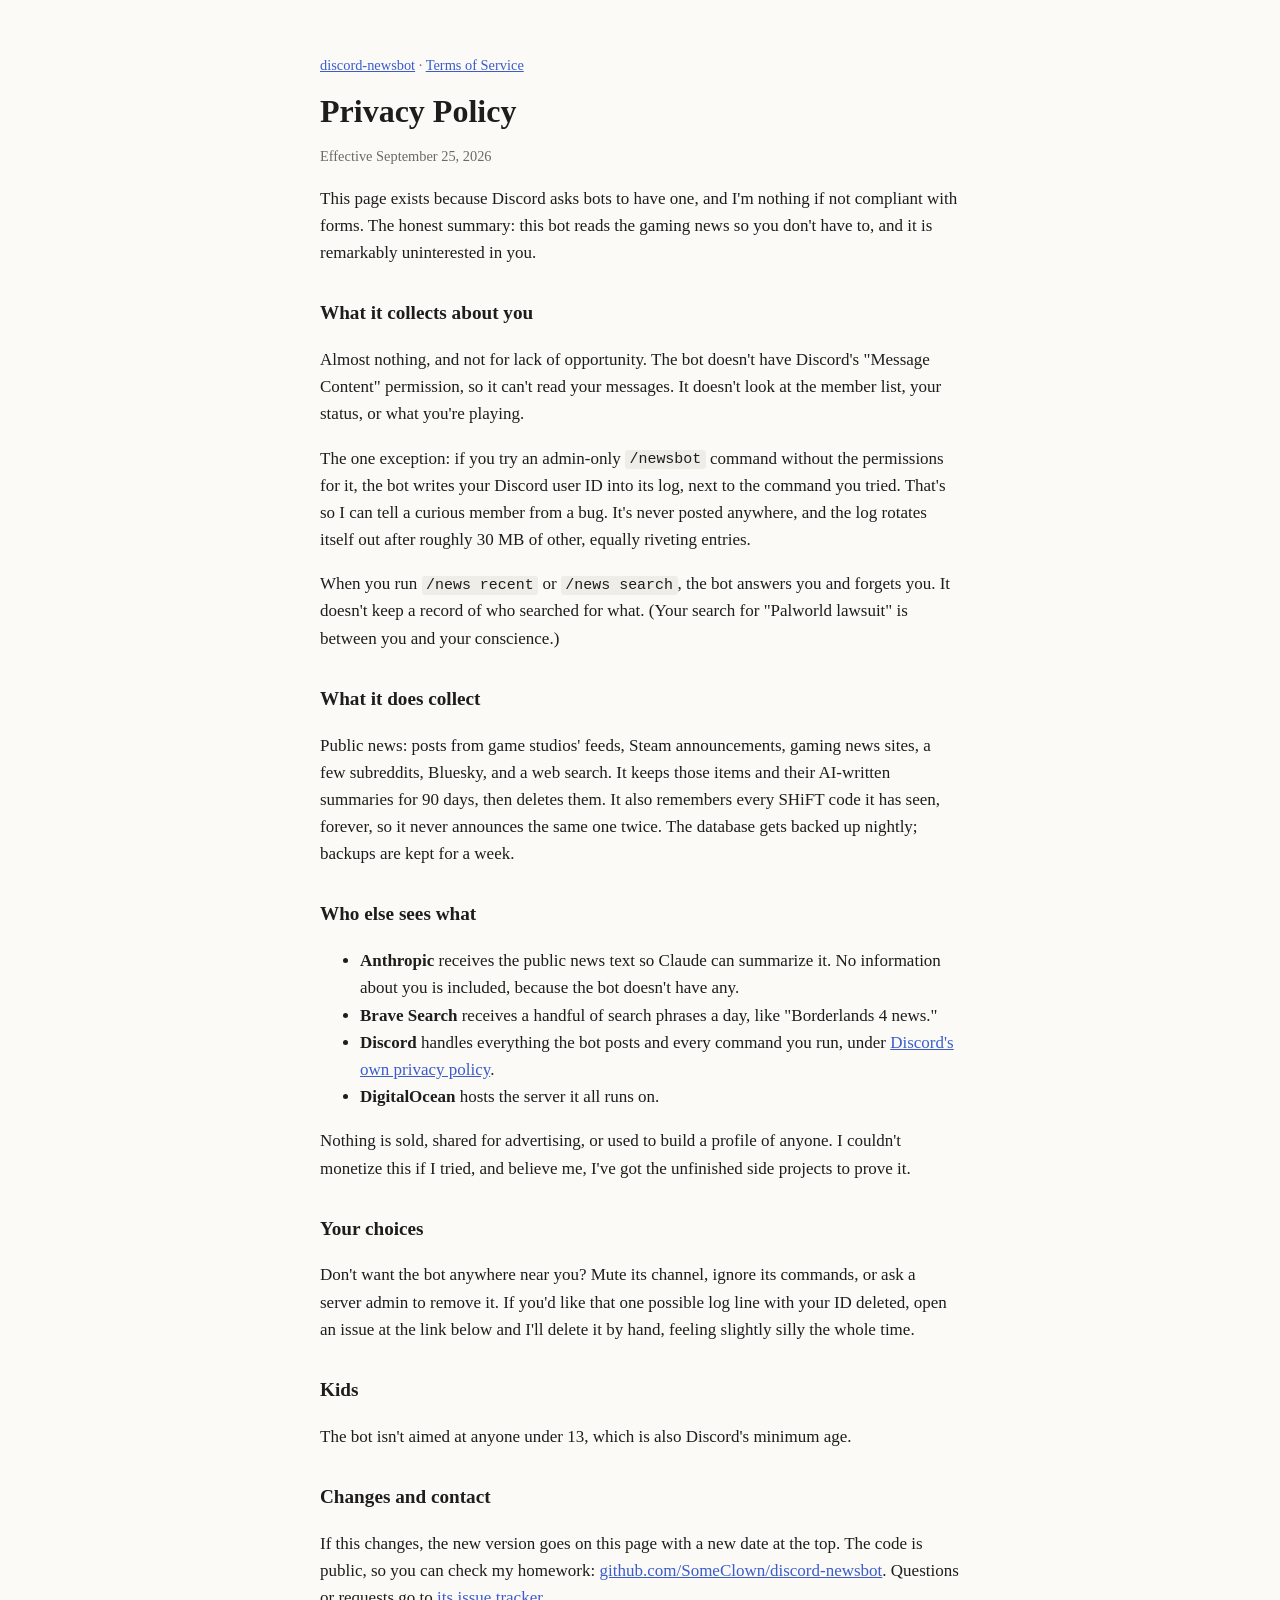
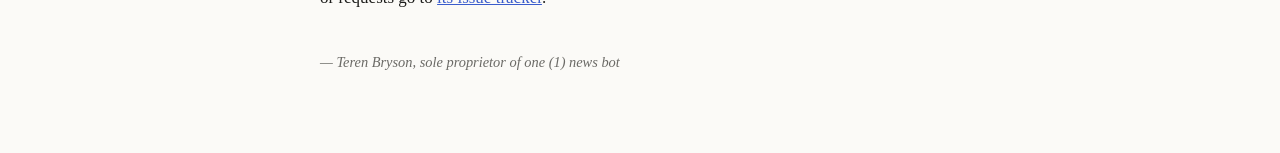
==== site/privacy.html @ 38f56aa7 "Add privacy policy and terms of service, published via GitHub Pages Co-Authored-By: Claude Opus 5.5 " ====
<!doctype html>
<html lang="en">
<head>
<meta charset="utf-8">
<meta name="viewport" content="width=device-width, initial-scale=1">
<title>Privacy Policy · discord-newsbot</title>
<link rel="stylesheet" href="style.css">
</head>
<body>
<main>
<p class="nav"><a href="index.html">discord-newsbot</a> · <a href="terms.html">Terms of Service</a></p>

<h1>Privacy Policy</h1>
<p class="meta">Effective September 25, 2026</p>

<p>This page exists because Discord asks bots to have one, and I'm nothing if not compliant with forms. The honest summary: this bot reads the gaming news so you don't have to, and it is remarkably uninterested in you.</p>

<h2>What it collects about you</h2>
<p>Almost nothing, and not for lack of opportunity. The bot doesn't have Discord's "Message Content" permission, so it can't read your messages. It doesn't look at the member list, your status, or what you're playing.</p>
<p>The one exception: if you try an admin-only <code>/newsbot</code> command without the permissions for it, the bot writes your Discord user ID into its log, next to the command you tried. That's so I can tell a curious member from a bug. It's never posted anywhere, and the log rotates itself out after roughly 30 MB of other, equally riveting entries.</p>
<p>When you run <code>/news recent</code> or <code>/news search</code>, the bot answers you and forgets you. It doesn't keep a record of who searched for what. (Your search for "Palworld lawsuit" is between you and your conscience.)</p>

<h2>What it does collect</h2>
<p>Public news: posts from game studios' feeds, Steam announcements, gaming news sites, a few subreddits, Bluesky, and a web search. It keeps those items and their AI-written summaries for 90 days, then deletes them. It also remembers every SHiFT code it has seen, forever, so it never announces the same one twice. The database gets backed up nightly; backups are kept for a week.</p>

<h2>Who else sees what</h2>
<ul>
<li><strong>Anthropic</strong> receives the public news text so Claude can summarize it. No information about you is included, because the bot doesn't have any.</li>
<li><strong>Brave Search</strong> receives a handful of search phrases a day, like "Borderlands 4 news."</li>
<li><strong>Discord</strong> handles everything the bot posts and every command you run, under <a href="https://discord.com/privacy">Discord's own privacy policy</a>.</li>
<li><strong>DigitalOcean</strong> hosts the server it all runs on.</li>
</ul>
<p>Nothing is sold, shared for advertising, or used to build a profile of anyone. I couldn't monetize this if I tried, and believe me, I've got the unfinished side projects to prove it.</p>

<h2>Your choices</h2>
<p>Don't want the bot anywhere near you? Mute its channel, ignore its commands, or ask a server admin to remove it. If you'd like that one possible log line with your ID deleted, open an issue at the link below and I'll delete it by hand, feeling slightly silly the whole time.</p>

<h2>Kids</h2>
<p>The bot isn't aimed at anyone under 13, which is also Discord's minimum age.</p>

<h2>Changes and contact</h2>
<p>If this changes, the new version goes on this page with a new date at the top. The code is public, so you can check my homework: <a href="https://github.com/SomeClown/discord-newsbot">github.com/SomeClown/discord-newsbot</a>. Questions or requests go to <a href="https://github.com/SomeClown/discord-newsbot/issues">its issue tracker</a>.</p>

<p class="sig">— Teren Bryson, sole proprietor of one (1) news bot</p>
</main>
</body>
</html>
---- site/style.css ----
:root {
  --bg: #fbfaf7;
  --fg: #1d1d1b;
  --muted: #6b6a66;
  --link: #3a5ccc;
  --code-bg: #efede8;
}

@media (prefers-color-scheme: dark) {
  :root {
    --bg: #17171a;
    --fg: #e8e6e1;
    --muted: #9a988f;
    --link: #8aa4ff;
    --code-bg: #26262b;
  }
}

html { background: var(--bg); color: var(--fg); }

body {
  margin: 0;
  font: 17px/1.6 ui-serif, Georgia, "Times New Roman", serif;
}

main {
  max-width: 40rem;
  margin: 0 auto;
  padding: 2.5rem 1rem 4rem;
}

h1 { font-size: 2rem; line-height: 1.2; margin: 0.5rem 0 0.25rem; }
h2 { font-size: 1.2rem; margin: 2rem 0 0.5rem; }

a { color: var(--link); }

code {
  font: 0.88em ui-monospace, SFMono-Regular, Menlo, monospace;
  background: var(--code-bg);
  padding: 0.1em 0.3em;
  border-radius: 3px;
}

.nav, .meta, .sig { color: var(--muted); font-size: 0.9rem; }
.sig { margin-top: 2.5rem; font-style: italic; }
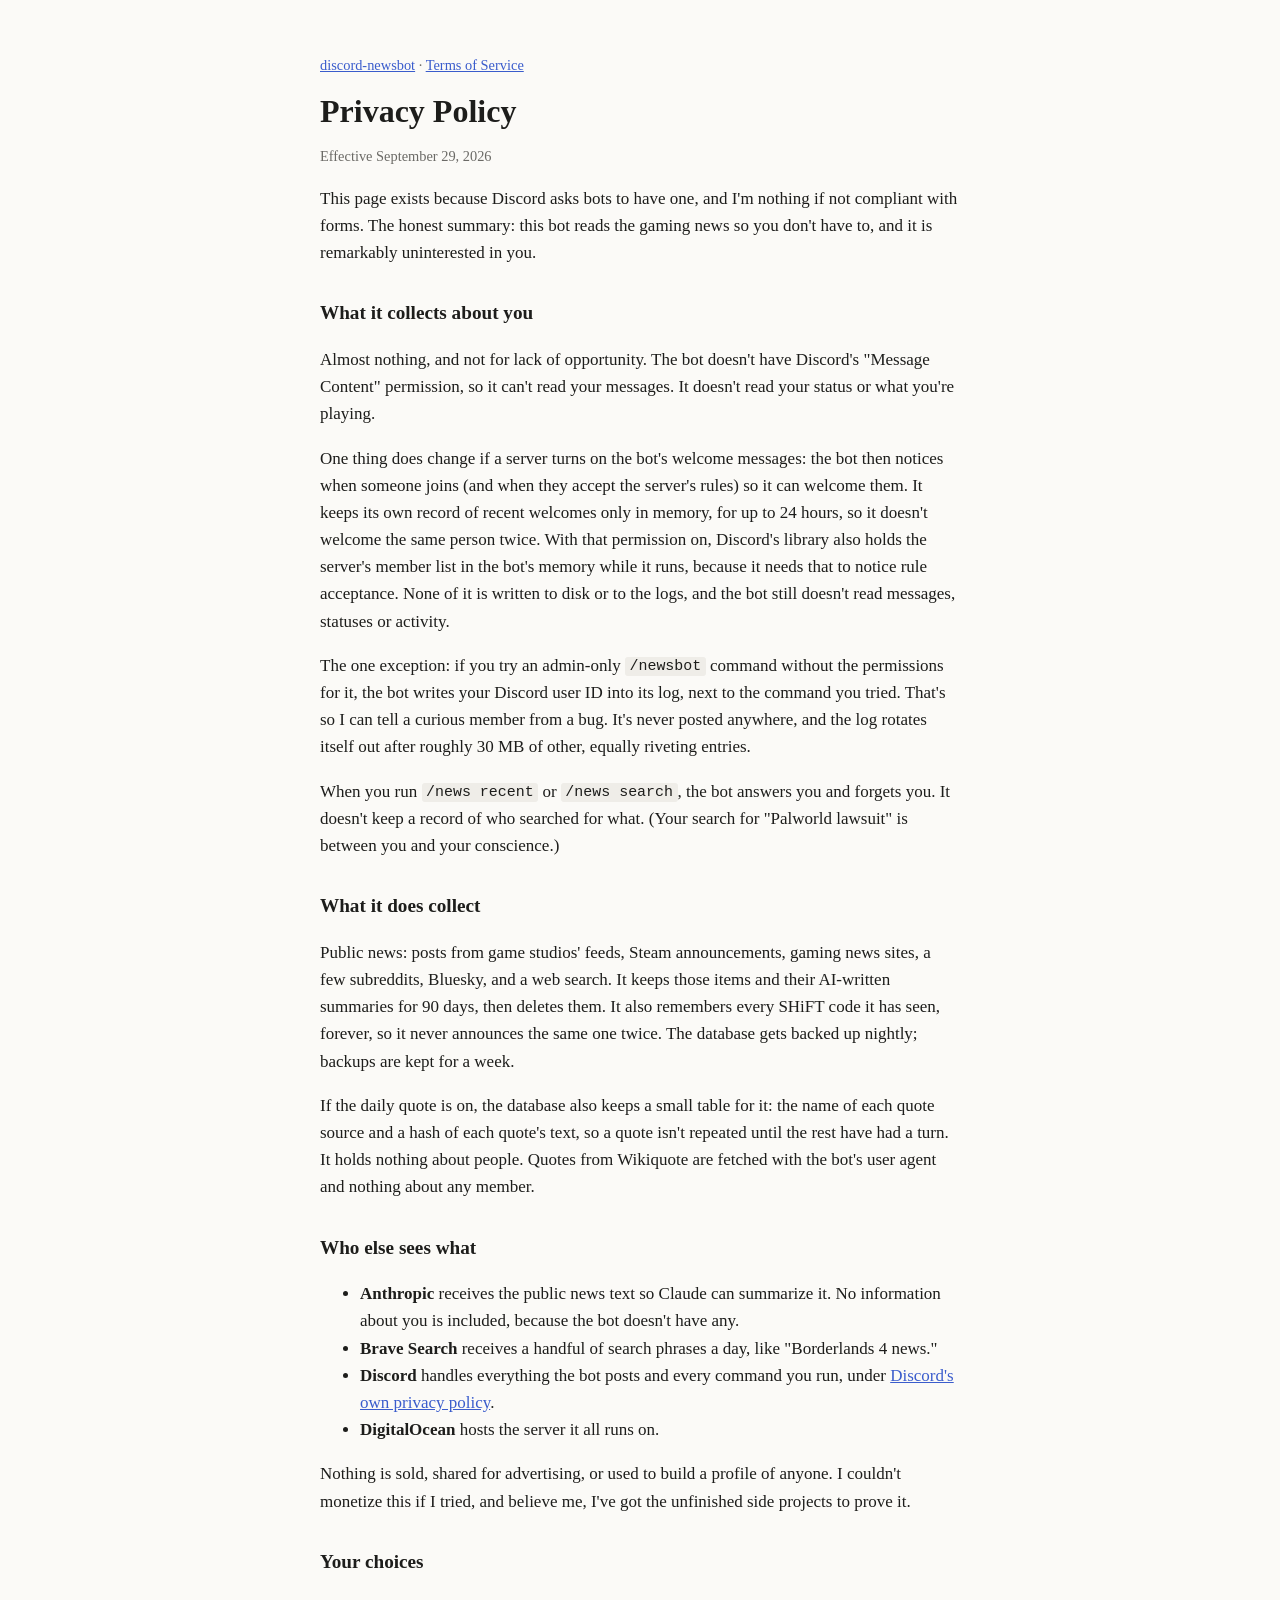
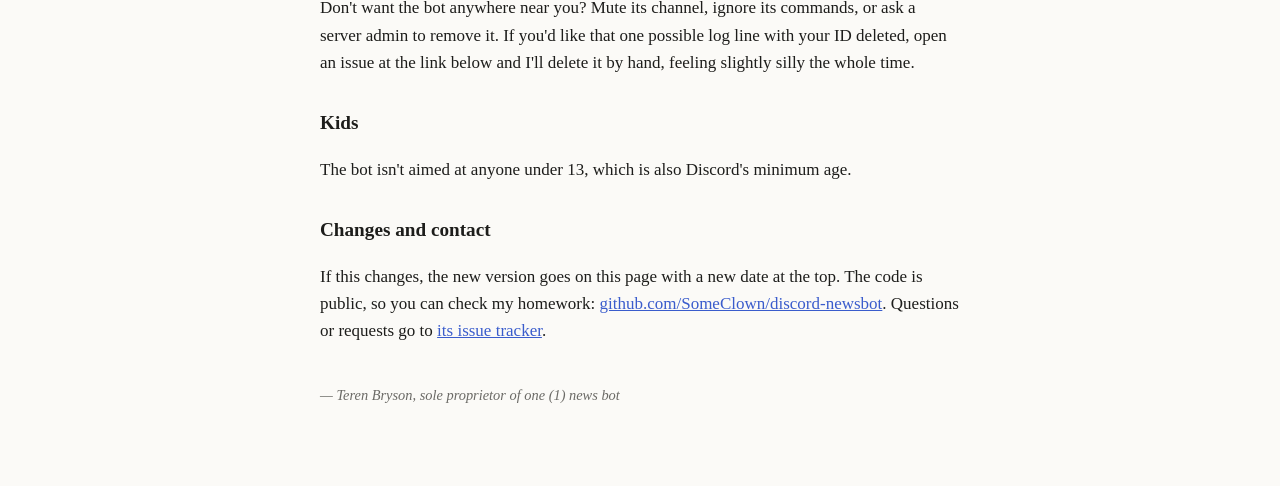
==== commit 9e4375ca: "Docs for the lounge (v2.2.0): config examples, self-host and deploy runbooks, README, design as-buil" ====
--- a/site/privacy.html
+++ b/site/privacy.html
@@ -11,17 +11,19 @@
 <p class="nav"><a href="index.html">discord-newsbot</a> · <a href="terms.html">Terms of Service</a></p>
 
 <h1>Privacy Policy</h1>
-<p class="meta">Effective September 25, 2026</p>
+<p class="meta">Effective September 29, 2026</p>
 
 <p>This page exists because Discord asks bots to have one, and I'm nothing if not compliant with forms. The honest summary: this bot reads the gaming news so you don't have to, and it is remarkably uninterested in you.</p>
 
 <h2>What it collects about you</h2>
-<p>Almost nothing, and not for lack of opportunity. The bot doesn't have Discord's "Message Content" permission, so it can't read your messages. It doesn't look at the member list, your status, or what you're playing.</p>
+<p>Almost nothing, and not for lack of opportunity. The bot doesn't have Discord's "Message Content" permission, so it can't read your messages. It doesn't read your status or what you're playing.</p>
+<p>One thing does change if a server turns on the bot's welcome messages: the bot then notices when someone joins (and when they accept the server's rules) so it can welcome them. It keeps its own record of recent welcomes only in memory, for up to 24 hours, so it doesn't welcome the same person twice. With that permission on, Discord's library also holds the server's member list in the bot's memory while it runs, because it needs that to notice rule acceptance. None of it is written to disk or to the logs, and the bot still doesn't read messages, statuses or activity.</p>
 <p>The one exception: if you try an admin-only <code>/newsbot</code> command without the permissions for it, the bot writes your Discord user ID into its log, next to the command you tried. That's so I can tell a curious member from a bug. It's never posted anywhere, and the log rotates itself out after roughly 30 MB of other, equally riveting entries.</p>
 <p>When you run <code>/news recent</code> or <code>/news search</code>, the bot answers you and forgets you. It doesn't keep a record of who searched for what. (Your search for "Palworld lawsuit" is between you and your conscience.)</p>
 
 <h2>What it does collect</h2>
 <p>Public news: posts from game studios' feeds, Steam announcements, gaming news sites, a few subreddits, Bluesky, and a web search. It keeps those items and their AI-written summaries for 90 days, then deletes them. It also remembers every SHiFT code it has seen, forever, so it never announces the same one twice. The database gets backed up nightly; backups are kept for a week.</p>
+<p>If the daily quote is on, the database also keeps a small table for it: the name of each quote source and a hash of each quote's text, so a quote isn't repeated until the rest have had a turn. It holds nothing about people. Quotes from Wikiquote are fetched with the bot's user agent and nothing about any member.</p>
 
 <h2>Who else sees what</h2>
 <ul>
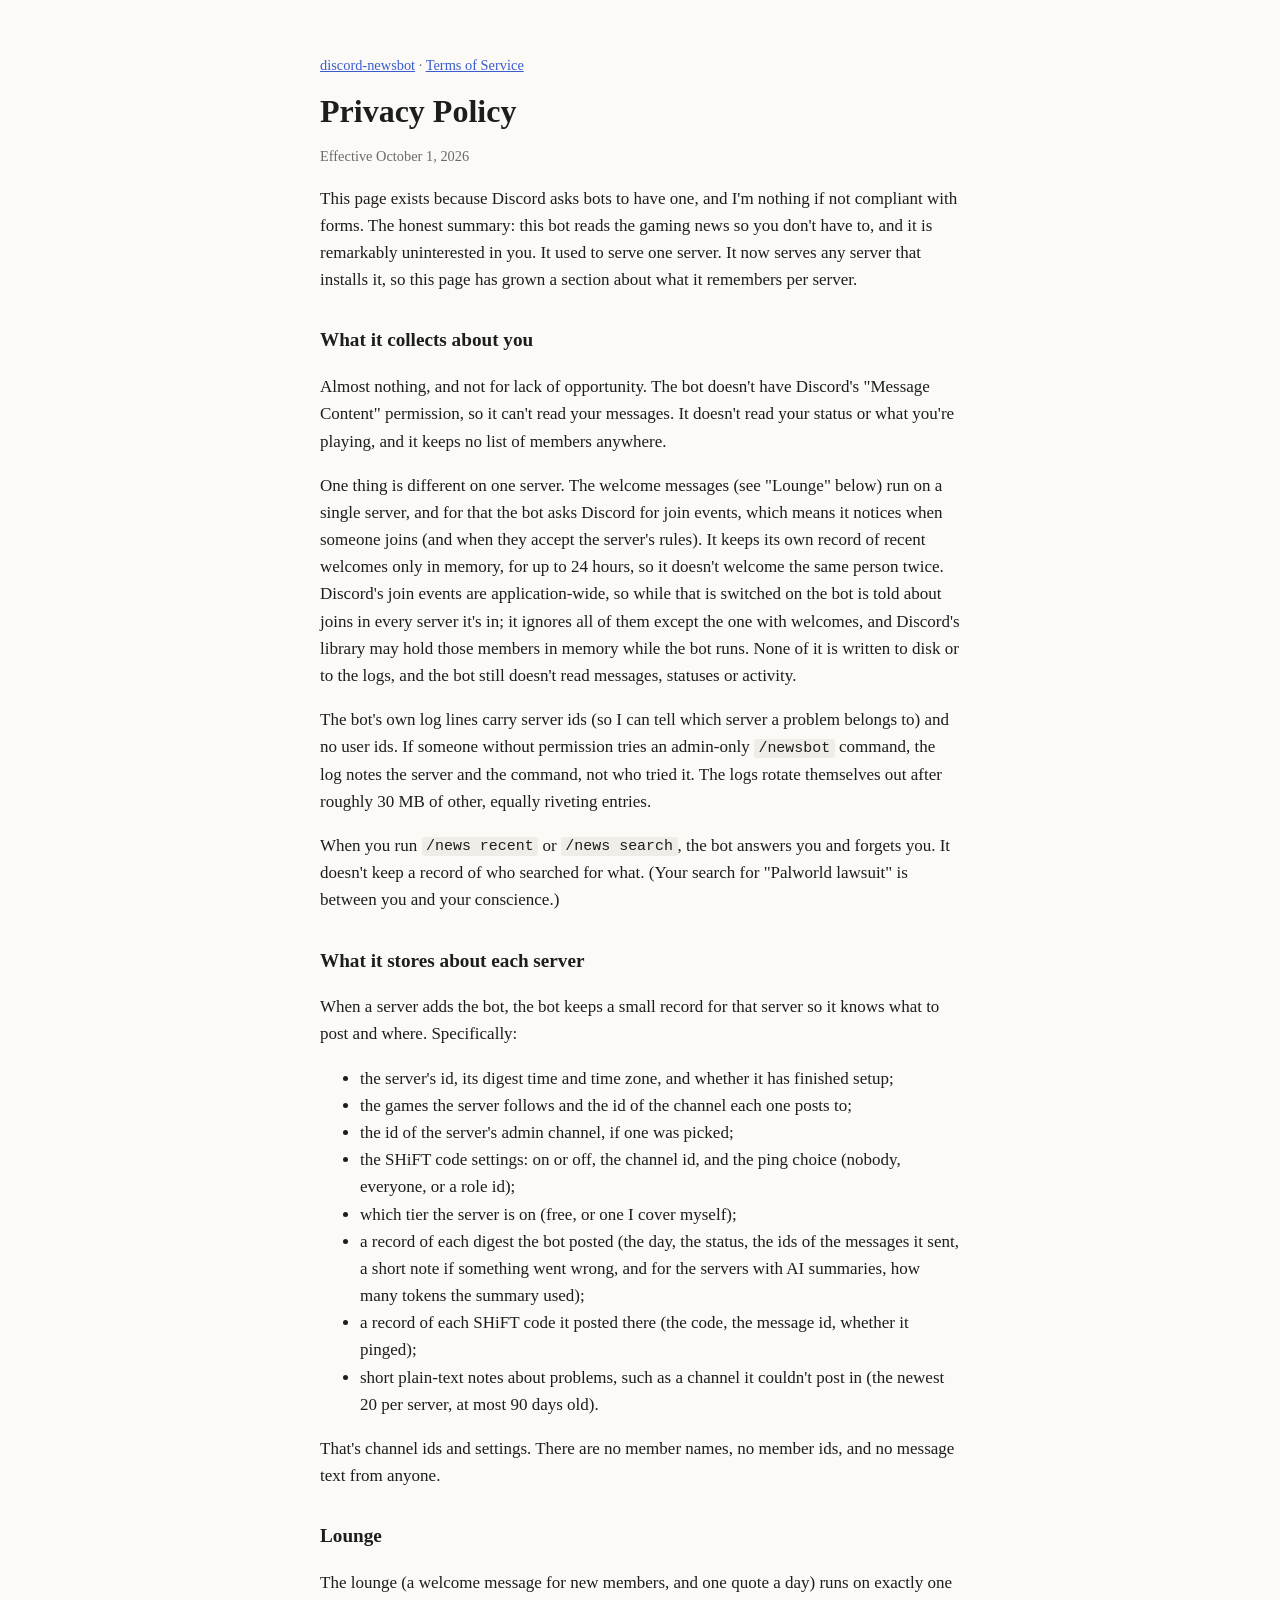
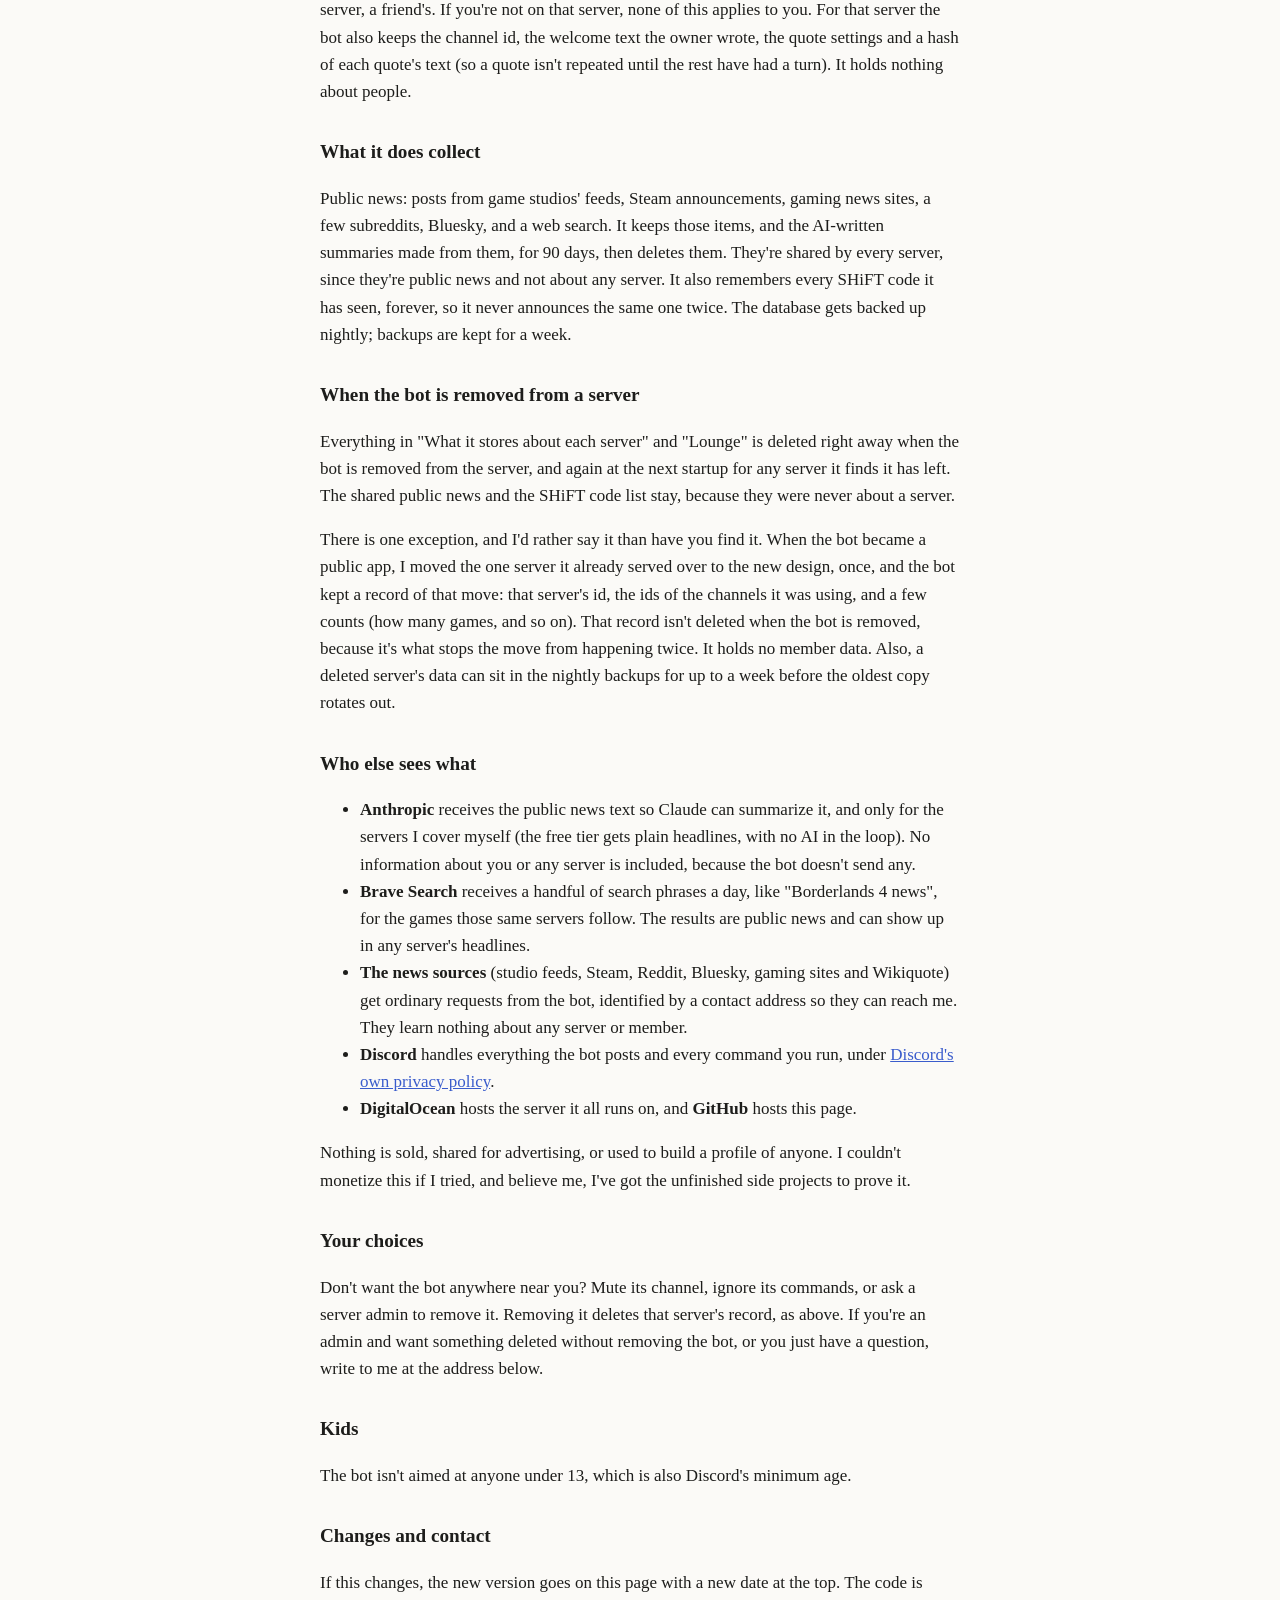
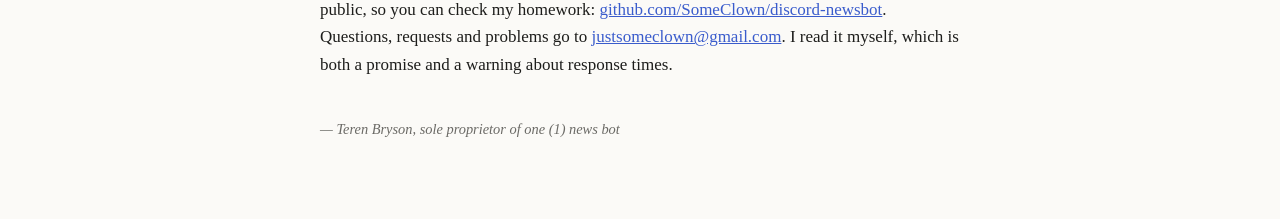
==== commit c2610c7a: "Site: privacy and terms for the public app (per-server records, deletion on removal, support contact" ====
--- a/site/privacy.html
+++ b/site/privacy.html
@@ -11,37 +11,58 @@
 <p class="nav"><a href="index.html">discord-newsbot</a> · <a href="terms.html">Terms of Service</a></p>
 
 <h1>Privacy Policy</h1>
-<p class="meta">Effective September 29, 2026</p>
+<p class="meta">Effective October 1, 2026</p>
 
-<p>This page exists because Discord asks bots to have one, and I'm nothing if not compliant with forms. The honest summary: this bot reads the gaming news so you don't have to, and it is remarkably uninterested in you.</p>
+<p>This page exists because Discord asks bots to have one, and I'm nothing if not compliant with forms. The honest summary: this bot reads the gaming news so you don't have to, and it is remarkably uninterested in you. It used to serve one server. It now serves any server that installs it, so this page has grown a section about what it remembers per server.</p>
 
 <h2>What it collects about you</h2>
-<p>Almost nothing, and not for lack of opportunity. The bot doesn't have Discord's "Message Content" permission, so it can't read your messages. It doesn't read your status or what you're playing.</p>
-<p>One thing does change if a server turns on the bot's welcome messages: the bot then notices when someone joins (and when they accept the server's rules) so it can welcome them. It keeps its own record of recent welcomes only in memory, for up to 24 hours, so it doesn't welcome the same person twice. With that permission on, Discord's library also holds the server's member list in the bot's memory while it runs, because it needs that to notice rule acceptance. None of it is written to disk or to the logs, and the bot still doesn't read messages, statuses or activity.</p>
-<p>The one exception: if you try an admin-only <code>/newsbot</code> command without the permissions for it, the bot writes your Discord user ID into its log, next to the command you tried. That's so I can tell a curious member from a bug. It's never posted anywhere, and the log rotates itself out after roughly 30 MB of other, equally riveting entries.</p>
+<p>Almost nothing, and not for lack of opportunity. The bot doesn't have Discord's "Message Content" permission, so it can't read your messages. It doesn't read your status or what you're playing, and it keeps no list of members anywhere.</p>
+<p>One thing is different on one server. The welcome messages (see "Lounge" below) run on a single server, and for that the bot asks Discord for join events, which means it notices when someone joins (and when they accept the server's rules). It keeps its own record of recent welcomes only in memory, for up to 24 hours, so it doesn't welcome the same person twice. Discord's join events are application-wide, so while that is switched on the bot is told about joins in every server it's in; it ignores all of them except the one with welcomes, and Discord's library may hold those members in memory while the bot runs. None of it is written to disk or to the logs, and the bot still doesn't read messages, statuses or activity.</p>
+<p>The bot's own log lines carry server ids (so I can tell which server a problem belongs to) and no user ids. If someone without permission tries an admin-only <code>/newsbot</code> command, the log notes the server and the command, not who tried it. The logs rotate themselves out after roughly 30 MB of other, equally riveting entries.</p>
 <p>When you run <code>/news recent</code> or <code>/news search</code>, the bot answers you and forgets you. It doesn't keep a record of who searched for what. (Your search for "Palworld lawsuit" is between you and your conscience.)</p>
 
+<h2>What it stores about each server</h2>
+<p>When a server adds the bot, the bot keeps a small record for that server so it knows what to post and where. Specifically:</p>
+<ul>
+<li>the server's id, its digest time and time zone, and whether it has finished setup;</li>
+<li>the games the server follows and the id of the channel each one posts to;</li>
+<li>the id of the server's admin channel, if one was picked;</li>
+<li>the SHiFT code settings: on or off, the channel id, and the ping choice (nobody, everyone, or a role id);</li>
+<li>which tier the server is on (free, or one I cover myself);</li>
+<li>a record of each digest the bot posted (the day, the status, the ids of the messages it sent, a short note if something went wrong, and for the servers with AI summaries, how many tokens the summary used);</li>
+<li>a record of each SHiFT code it posted there (the code, the message id, whether it pinged);</li>
+<li>short plain-text notes about problems, such as a channel it couldn't post in (the newest 20 per server, at most 90 days old).</li>
+</ul>
+<p>That's channel ids and settings. There are no member names, no member ids, and no message text from anyone.</p>
+
+<h2>Lounge</h2>
+<p>The lounge (a welcome message for new members, and one quote a day) runs on exactly one server, a friend's. If you're not on that server, none of this applies to you. For that server the bot also keeps the channel id, the welcome text the owner wrote, the quote settings and a hash of each quote's text (so a quote isn't repeated until the rest have had a turn). It holds nothing about people.</p>
+
 <h2>What it does collect</h2>
-<p>Public news: posts from game studios' feeds, Steam announcements, gaming news sites, a few subreddits, Bluesky, and a web search. It keeps those items and their AI-written summaries for 90 days, then deletes them. It also remembers every SHiFT code it has seen, forever, so it never announces the same one twice. The database gets backed up nightly; backups are kept for a week.</p>
-<p>If the daily quote is on, the database also keeps a small table for it: the name of each quote source and a hash of each quote's text, so a quote isn't repeated until the rest have had a turn. It holds nothing about people. Quotes from Wikiquote are fetched with the bot's user agent and nothing about any member.</p>
+<p>Public news: posts from game studios' feeds, Steam announcements, gaming news sites, a few subreddits, Bluesky, and a web search. It keeps those items, and the AI-written summaries made from them, for 90 days, then deletes them. They're shared by every server, since they're public news and not about any server. It also remembers every SHiFT code it has seen, forever, so it never announces the same one twice. The database gets backed up nightly; backups are kept for a week.</p>
+
+<h2>When the bot is removed from a server</h2>
+<p>Everything in "What it stores about each server" and "Lounge" is deleted right away when the bot is removed from the server, and again at the next startup for any server it finds it has left. The shared public news and the SHiFT code list stay, because they were never about a server.</p>
+<p>There is one exception, and I'd rather say it than have you find it. When the bot became a public app, I moved the one server it already served over to the new design, once, and the bot kept a record of that move: that server's id, the ids of the channels it was using, and a few counts (how many games, and so on). That record isn't deleted when the bot is removed, because it's what stops the move from happening twice. It holds no member data. Also, a deleted server's data can sit in the nightly backups for up to a week before the oldest copy rotates out.</p>
 
 <h2>Who else sees what</h2>
 <ul>
-<li><strong>Anthropic</strong> receives the public news text so Claude can summarize it. No information about you is included, because the bot doesn't have any.</li>
-<li><strong>Brave Search</strong> receives a handful of search phrases a day, like "Borderlands 4 news."</li>
+<li><strong>Anthropic</strong> receives the public news text so Claude can summarize it, and only for the servers I cover myself (the free tier gets plain headlines, with no AI in the loop). No information about you or any server is included, because the bot doesn't send any.</li>
+<li><strong>Brave Search</strong> receives a handful of search phrases a day, like "Borderlands 4 news", for the games those same servers follow. The results are public news and can show up in any server's headlines.</li>
+<li><strong>The news sources</strong> (studio feeds, Steam, Reddit, Bluesky, gaming sites and Wikiquote) get ordinary requests from the bot, identified by a contact address so they can reach me. They learn nothing about any server or member.</li>
 <li><strong>Discord</strong> handles everything the bot posts and every command you run, under <a href="https://discord.com/privacy">Discord's own privacy policy</a>.</li>
-<li><strong>DigitalOcean</strong> hosts the server it all runs on.</li>
+<li><strong>DigitalOcean</strong> hosts the server it all runs on, and <strong>GitHub</strong> hosts this page.</li>
 </ul>
 <p>Nothing is sold, shared for advertising, or used to build a profile of anyone. I couldn't monetize this if I tried, and believe me, I've got the unfinished side projects to prove it.</p>
 
 <h2>Your choices</h2>
-<p>Don't want the bot anywhere near you? Mute its channel, ignore its commands, or ask a server admin to remove it. If you'd like that one possible log line with your ID deleted, open an issue at the link below and I'll delete it by hand, feeling slightly silly the whole time.</p>
+<p>Don't want the bot anywhere near you? Mute its channel, ignore its commands, or ask a server admin to remove it. Removing it deletes that server's record, as above. If you're an admin and want something deleted without removing the bot, or you just have a question, write to me at the address below.</p>
 
 <h2>Kids</h2>
 <p>The bot isn't aimed at anyone under 13, which is also Discord's minimum age.</p>
 
 <h2>Changes and contact</h2>
-<p>If this changes, the new version goes on this page with a new date at the top. The code is public, so you can check my homework: <a href="https://github.com/SomeClown/discord-newsbot">github.com/SomeClown/discord-newsbot</a>. Questions or requests go to <a href="https://github.com/SomeClown/discord-newsbot/issues">its issue tracker</a>.</p>
+<p>If this changes, the new version goes on this page with a new date at the top. The code is public, so you can check my homework: <a href="https://github.com/SomeClown/discord-newsbot">github.com/SomeClown/discord-newsbot</a>. Questions, requests and problems go to <a href="mailto:justsomeclown@gmail.com">justsomeclown@gmail.com</a>. I read it myself, which is both a promise and a warning about response times.</p>
 
 <p class="sig">— Teren Bryson, sole proprietor of one (1) news bot</p>
 </main>
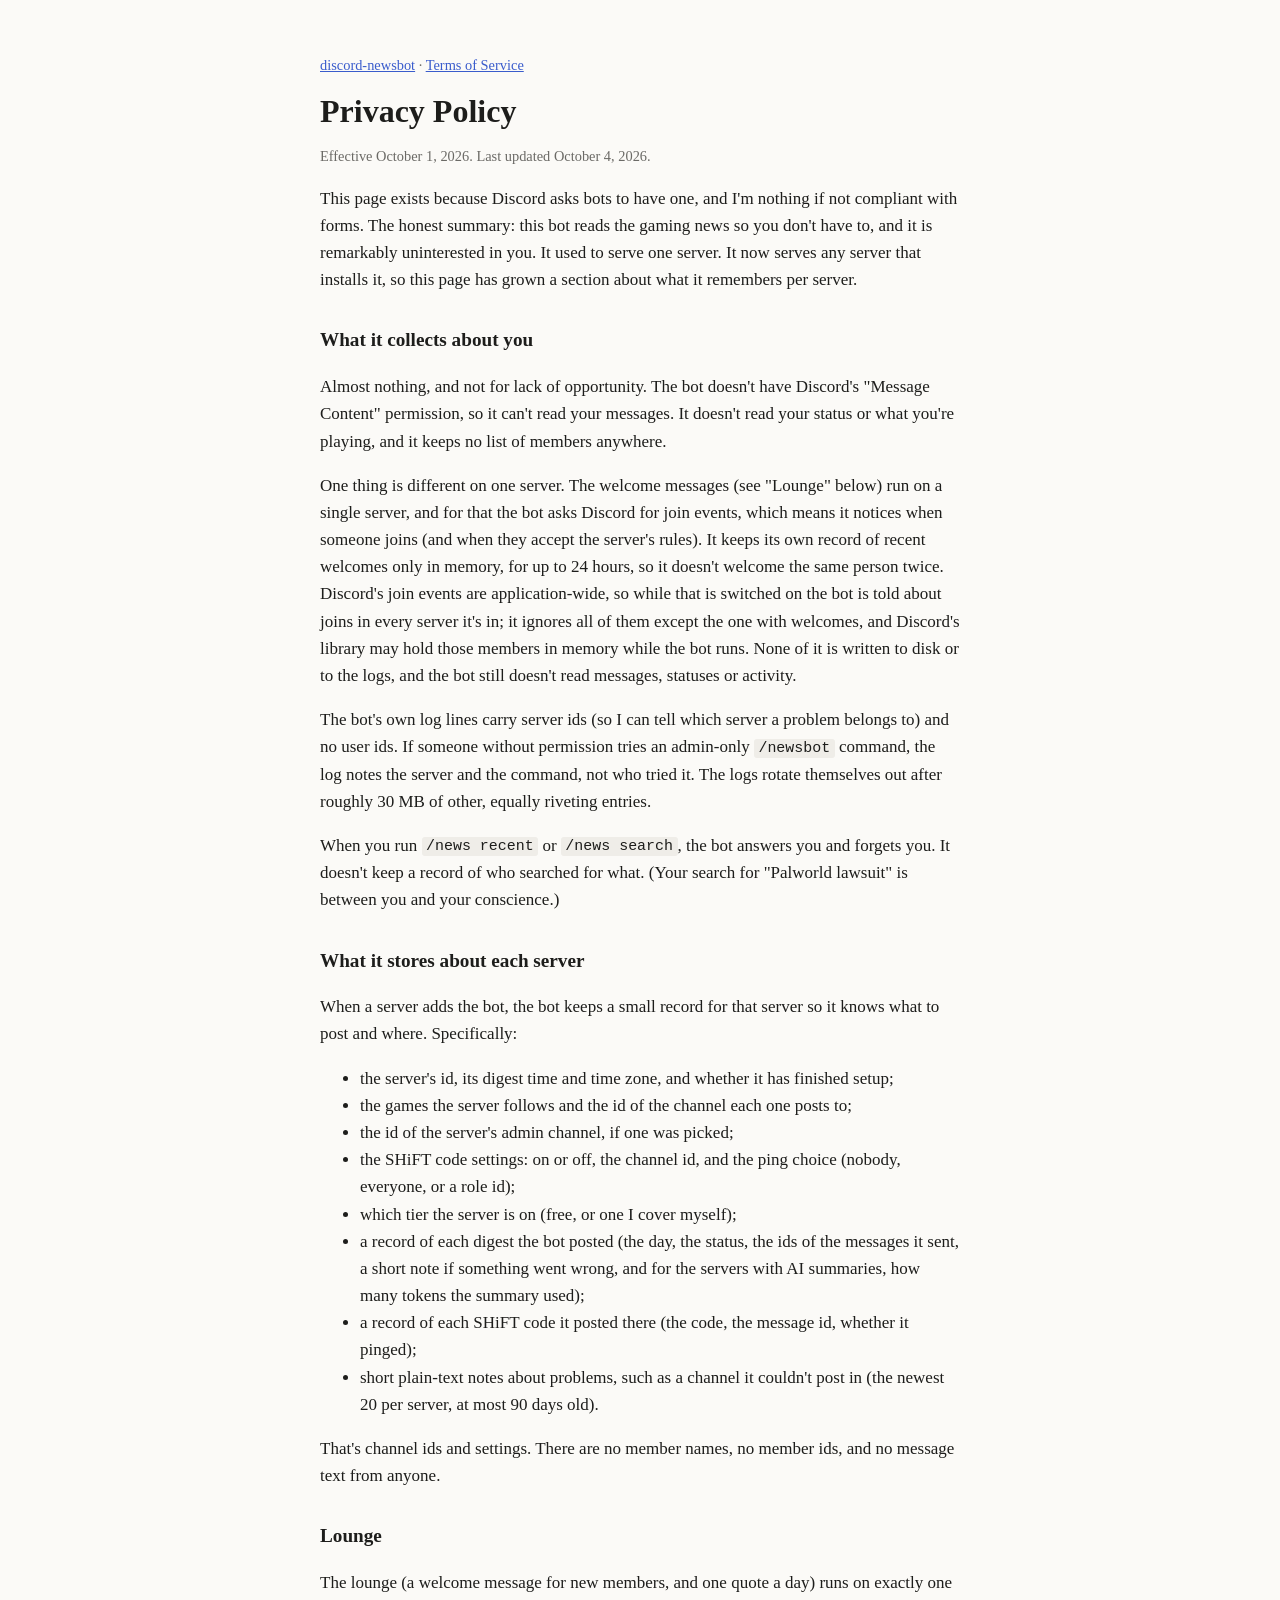
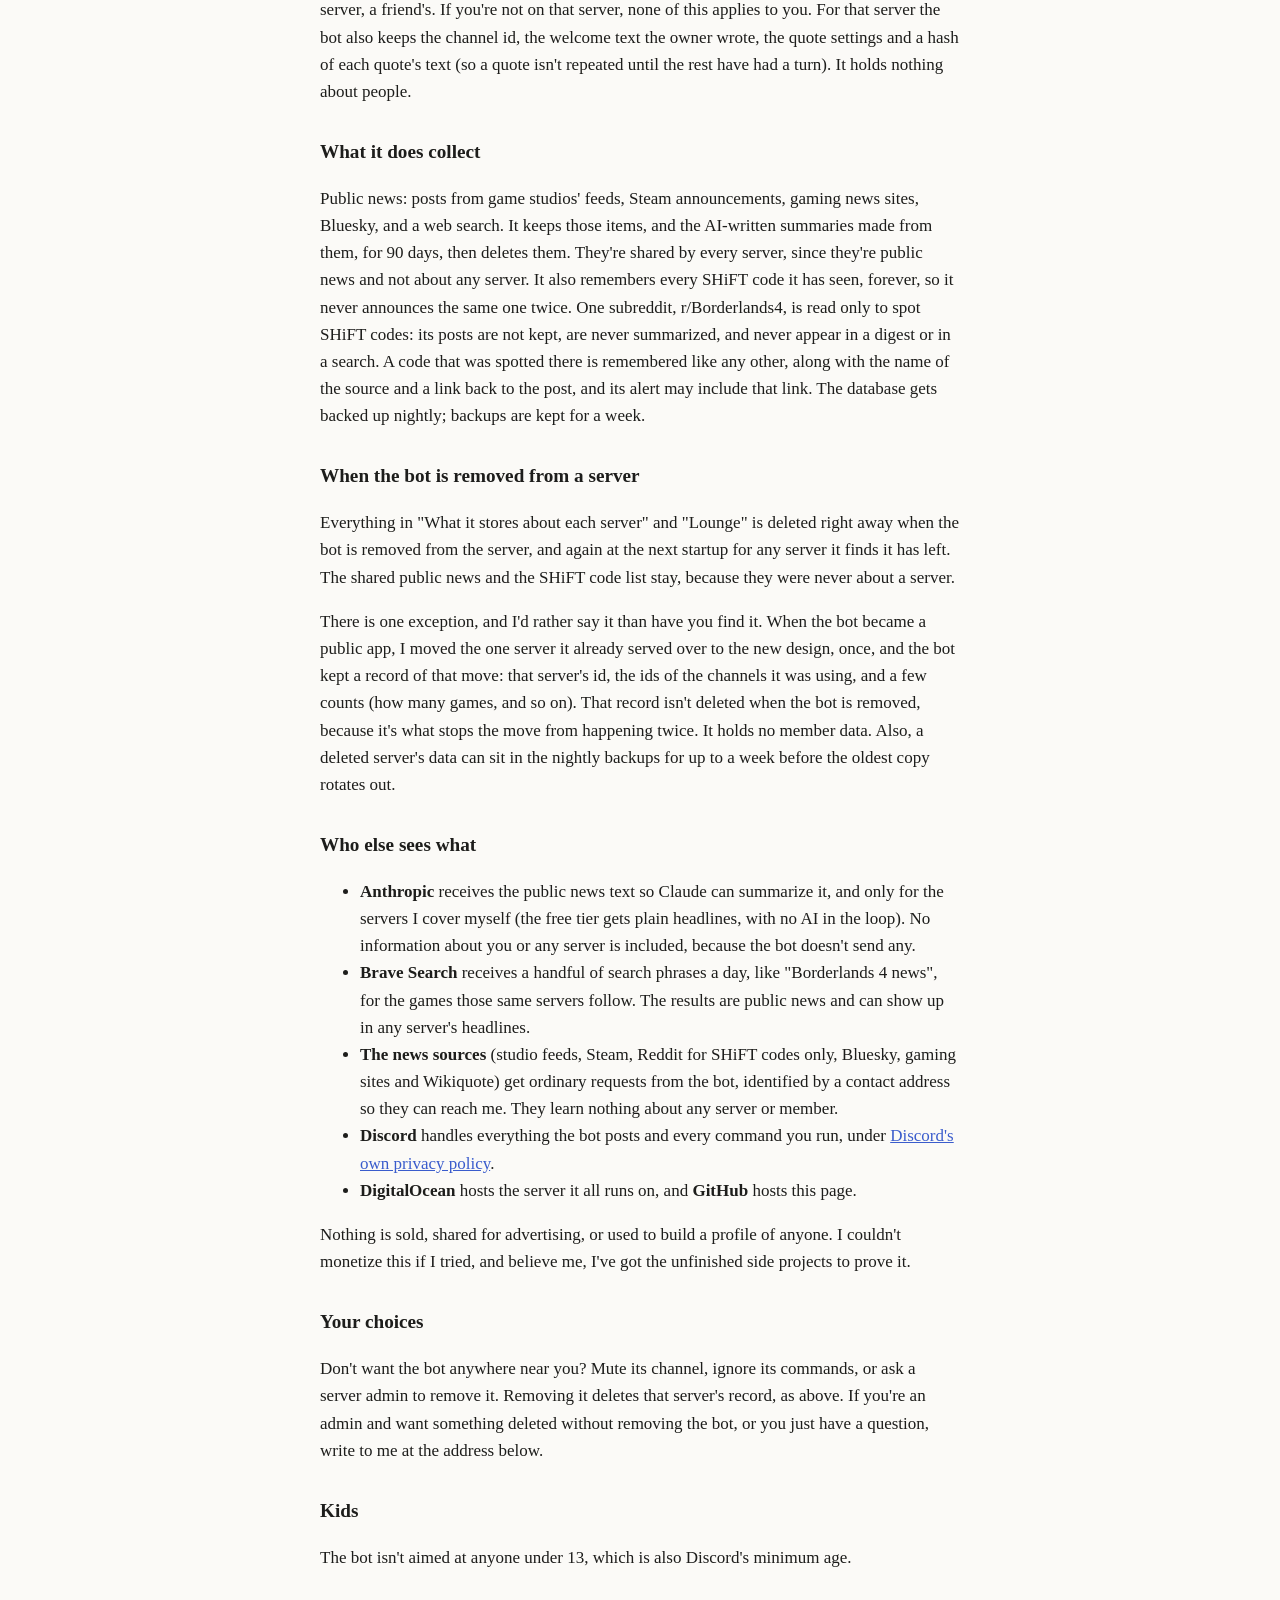
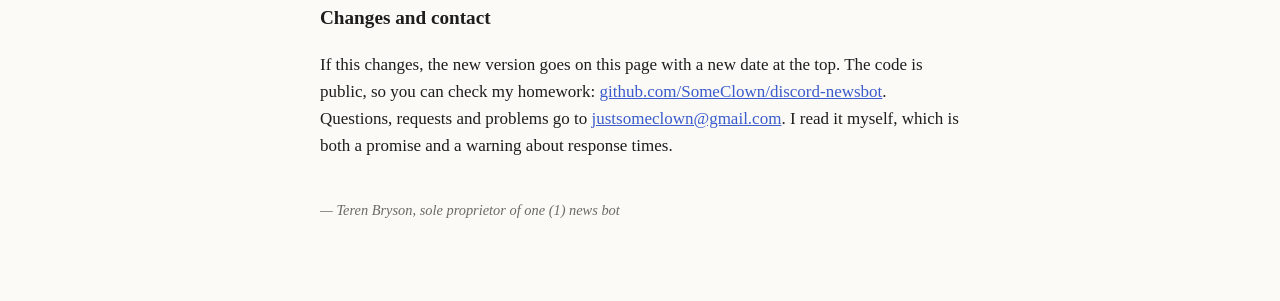
==== commit 19206c2d: "v3.0.3 docs, example config and version Example config keeps only r/Borderlands4 (codes_only: true)," ====
--- a/site/privacy.html
+++ b/site/privacy.html
@@ -11,7 +11,7 @@
 <p class="nav"><a href="index.html">discord-newsbot</a> · <a href="terms.html">Terms of Service</a></p>
 
 <h1>Privacy Policy</h1>
-<p class="meta">Effective October 1, 2026</p>
+<p class="meta">Effective October 1, 2026. Last updated October 4, 2026.</p>
 
 <p>This page exists because Discord asks bots to have one, and I'm nothing if not compliant with forms. The honest summary: this bot reads the gaming news so you don't have to, and it is remarkably uninterested in you. It used to serve one server. It now serves any server that installs it, so this page has grown a section about what it remembers per server.</p>
 
@@ -39,7 +39,7 @@
 <p>The lounge (a welcome message for new members, and one quote a day) runs on exactly one server, a friend's. If you're not on that server, none of this applies to you. For that server the bot also keeps the channel id, the welcome text the owner wrote, the quote settings and a hash of each quote's text (so a quote isn't repeated until the rest have had a turn). It holds nothing about people.</p>
 
 <h2>What it does collect</h2>
-<p>Public news: posts from game studios' feeds, Steam announcements, gaming news sites, a few subreddits, Bluesky, and a web search. It keeps those items, and the AI-written summaries made from them, for 90 days, then deletes them. They're shared by every server, since they're public news and not about any server. It also remembers every SHiFT code it has seen, forever, so it never announces the same one twice. The database gets backed up nightly; backups are kept for a week.</p>
+<p>Public news: posts from game studios' feeds, Steam announcements, gaming news sites, Bluesky, and a web search. It keeps those items, and the AI-written summaries made from them, for 90 days, then deletes them. They're shared by every server, since they're public news and not about any server. It also remembers every SHiFT code it has seen, forever, so it never announces the same one twice. One subreddit, r/Borderlands4, is read only to spot SHiFT codes: its posts are not kept, are never summarized, and never appear in a digest or in a search. A code that was spotted there is remembered like any other, along with the name of the source and a link back to the post, and its alert may include that link. The database gets backed up nightly; backups are kept for a week.</p>
 
 <h2>When the bot is removed from a server</h2>
 <p>Everything in "What it stores about each server" and "Lounge" is deleted right away when the bot is removed from the server, and again at the next startup for any server it finds it has left. The shared public news and the SHiFT code list stay, because they were never about a server.</p>
@@ -49,7 +49,7 @@
 <ul>
 <li><strong>Anthropic</strong> receives the public news text so Claude can summarize it, and only for the servers I cover myself (the free tier gets plain headlines, with no AI in the loop). No information about you or any server is included, because the bot doesn't send any.</li>
 <li><strong>Brave Search</strong> receives a handful of search phrases a day, like "Borderlands 4 news", for the games those same servers follow. The results are public news and can show up in any server's headlines.</li>
-<li><strong>The news sources</strong> (studio feeds, Steam, Reddit, Bluesky, gaming sites and Wikiquote) get ordinary requests from the bot, identified by a contact address so they can reach me. They learn nothing about any server or member.</li>
+<li><strong>The news sources</strong> (studio feeds, Steam, Reddit for SHiFT codes only, Bluesky, gaming sites and Wikiquote) get ordinary requests from the bot, identified by a contact address so they can reach me. They learn nothing about any server or member.</li>
 <li><strong>Discord</strong> handles everything the bot posts and every command you run, under <a href="https://discord.com/privacy">Discord's own privacy policy</a>.</li>
 <li><strong>DigitalOcean</strong> hosts the server it all runs on, and <strong>GitHub</strong> hosts this page.</li>
 </ul>
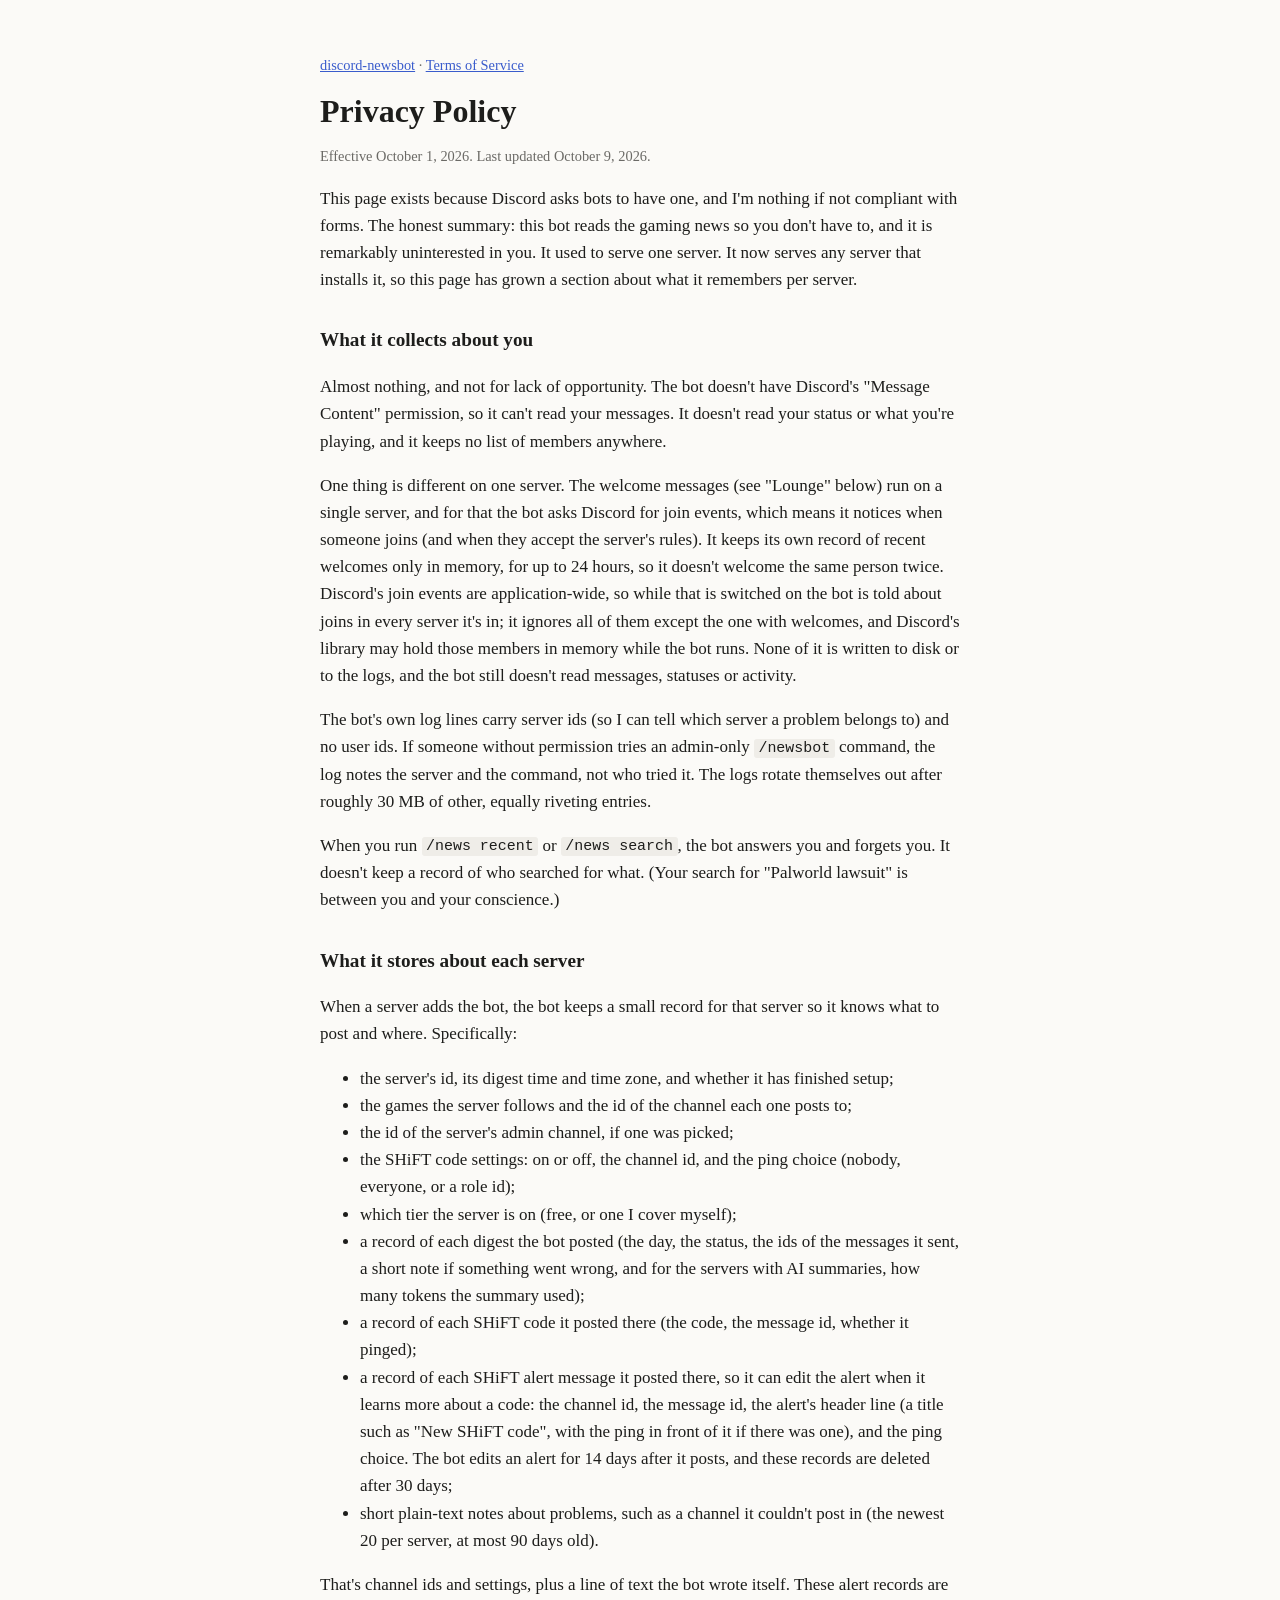
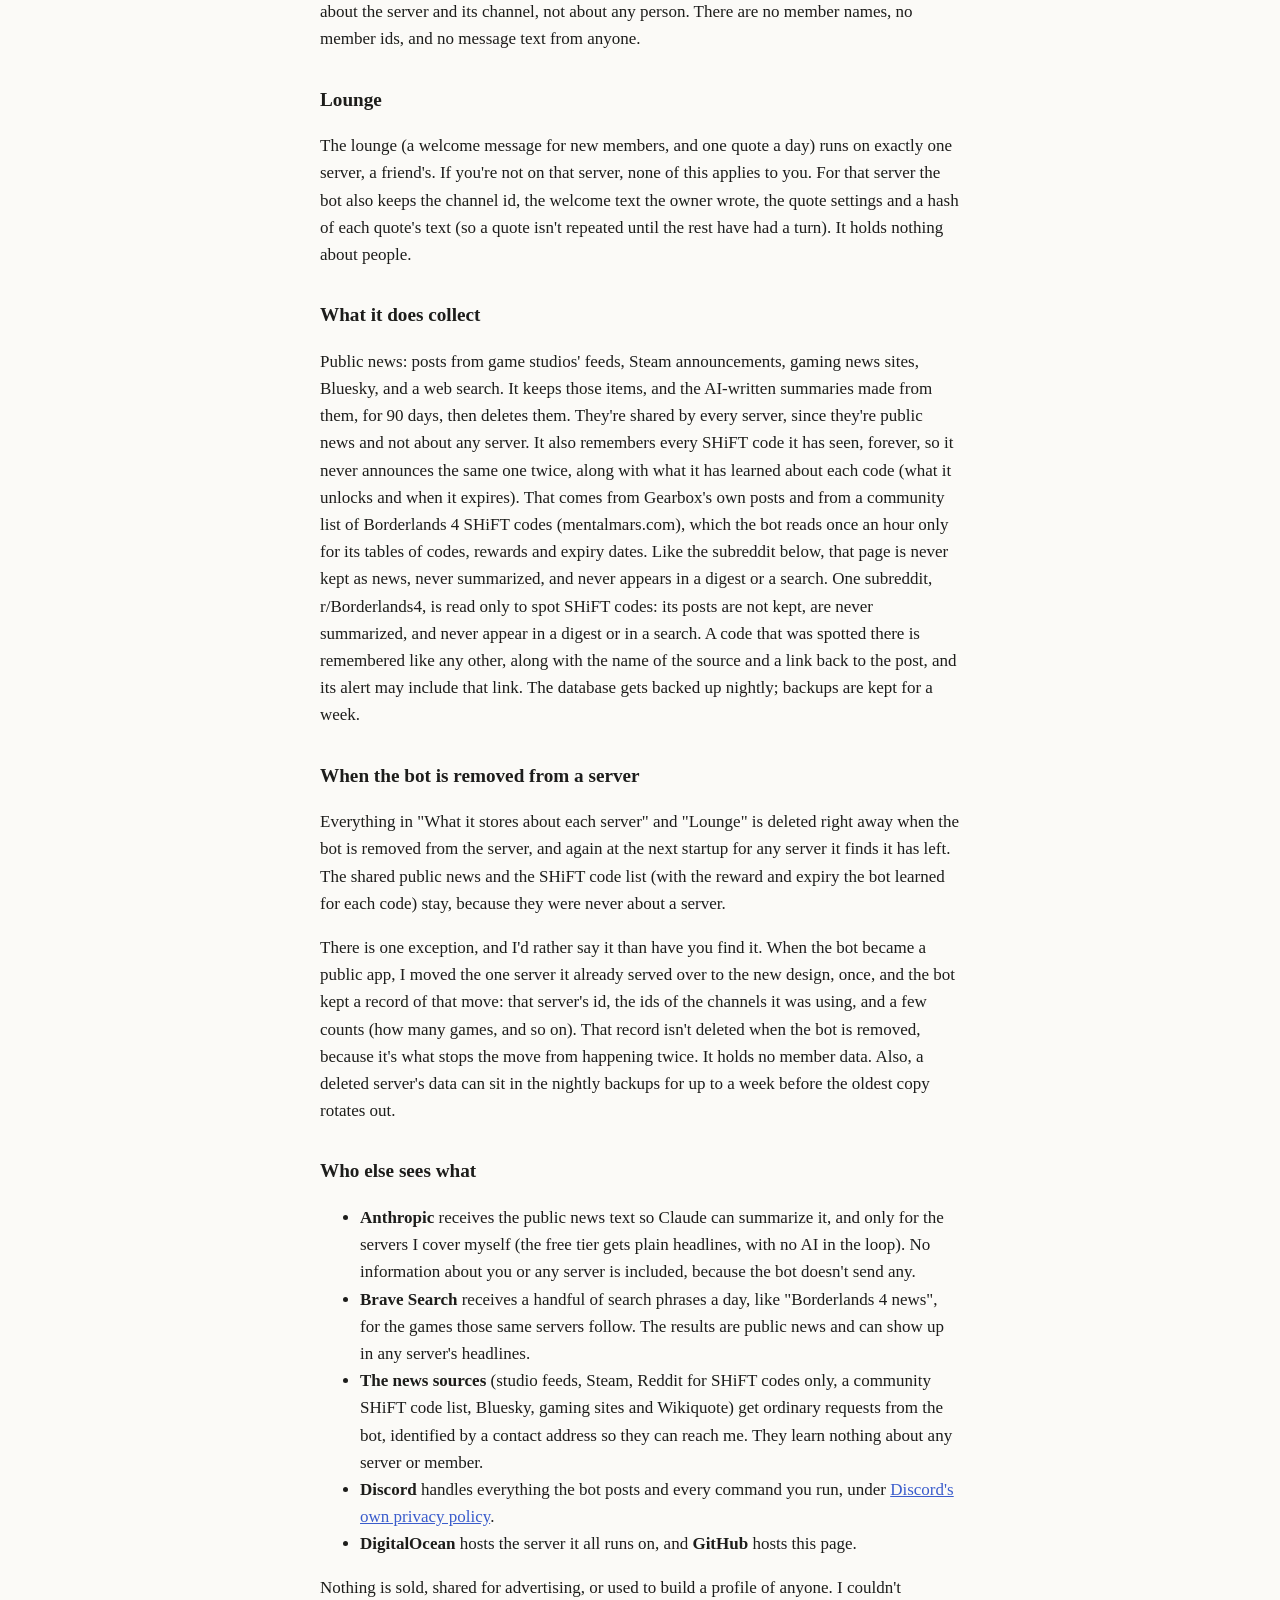
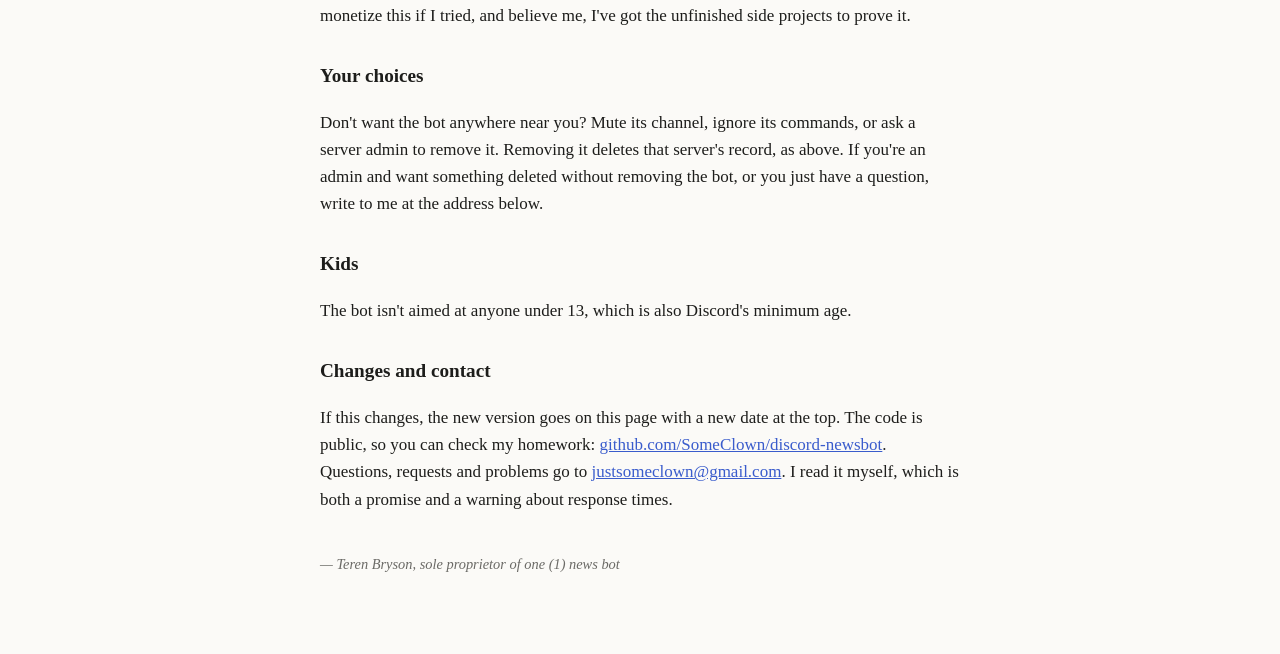
==== commit 2358e001: "Task 12: docs for v3.1.0 (design as built, runbook, README, privacy) Co-Authored-By: Claude Opus 5.5" ====
--- a/site/privacy.html
+++ b/site/privacy.html
@@ -11,7 +11,7 @@
 <p class="nav"><a href="index.html">discord-newsbot</a> · <a href="terms.html">Terms of Service</a></p>
 
 <h1>Privacy Policy</h1>
-<p class="meta">Effective October 1, 2026. Last updated October 4, 2026.</p>
+<p class="meta">Effective October 1, 2026. Last updated October 9, 2026.</p>
 
 <p>This page exists because Discord asks bots to have one, and I'm nothing if not compliant with forms. The honest summary: this bot reads the gaming news so you don't have to, and it is remarkably uninterested in you. It used to serve one server. It now serves any server that installs it, so this page has grown a section about what it remembers per server.</p>
 
@@ -31,25 +31,26 @@
 <li>which tier the server is on (free, or one I cover myself);</li>
 <li>a record of each digest the bot posted (the day, the status, the ids of the messages it sent, a short note if something went wrong, and for the servers with AI summaries, how many tokens the summary used);</li>
 <li>a record of each SHiFT code it posted there (the code, the message id, whether it pinged);</li>
+<li>a record of each SHiFT alert message it posted there, so it can edit the alert when it learns more about a code: the channel id, the message id, the alert's header line (a title such as "New SHiFT code", with the ping in front of it if there was one), and the ping choice. The bot edits an alert for 14 days after it posts, and these records are deleted after 30 days;</li>
 <li>short plain-text notes about problems, such as a channel it couldn't post in (the newest 20 per server, at most 90 days old).</li>
 </ul>
-<p>That's channel ids and settings. There are no member names, no member ids, and no message text from anyone.</p>
+<p>That's channel ids and settings, plus a line of text the bot wrote itself. These alert records are about the server and its channel, not about any person. There are no member names, no member ids, and no message text from anyone.</p>
 
 <h2>Lounge</h2>
 <p>The lounge (a welcome message for new members, and one quote a day) runs on exactly one server, a friend's. If you're not on that server, none of this applies to you. For that server the bot also keeps the channel id, the welcome text the owner wrote, the quote settings and a hash of each quote's text (so a quote isn't repeated until the rest have had a turn). It holds nothing about people.</p>
 
 <h2>What it does collect</h2>
-<p>Public news: posts from game studios' feeds, Steam announcements, gaming news sites, Bluesky, and a web search. It keeps those items, and the AI-written summaries made from them, for 90 days, then deletes them. They're shared by every server, since they're public news and not about any server. It also remembers every SHiFT code it has seen, forever, so it never announces the same one twice. One subreddit, r/Borderlands4, is read only to spot SHiFT codes: its posts are not kept, are never summarized, and never appear in a digest or in a search. A code that was spotted there is remembered like any other, along with the name of the source and a link back to the post, and its alert may include that link. The database gets backed up nightly; backups are kept for a week.</p>
+<p>Public news: posts from game studios' feeds, Steam announcements, gaming news sites, Bluesky, and a web search. It keeps those items, and the AI-written summaries made from them, for 90 days, then deletes them. They're shared by every server, since they're public news and not about any server. It also remembers every SHiFT code it has seen, forever, so it never announces the same one twice, along with what it has learned about each code (what it unlocks and when it expires). That comes from Gearbox's own posts and from a community list of Borderlands 4 SHiFT codes (mentalmars.com), which the bot reads once an hour only for its tables of codes, rewards and expiry dates. Like the subreddit below, that page is never kept as news, never summarized, and never appears in a digest or a search. One subreddit, r/Borderlands4, is read only to spot SHiFT codes: its posts are not kept, are never summarized, and never appear in a digest or in a search. A code that was spotted there is remembered like any other, along with the name of the source and a link back to the post, and its alert may include that link. The database gets backed up nightly; backups are kept for a week.</p>
 
 <h2>When the bot is removed from a server</h2>
-<p>Everything in "What it stores about each server" and "Lounge" is deleted right away when the bot is removed from the server, and again at the next startup for any server it finds it has left. The shared public news and the SHiFT code list stay, because they were never about a server.</p>
+<p>Everything in "What it stores about each server" and "Lounge" is deleted right away when the bot is removed from the server, and again at the next startup for any server it finds it has left. The shared public news and the SHiFT code list (with the reward and expiry the bot learned for each code) stay, because they were never about a server.</p>
 <p>There is one exception, and I'd rather say it than have you find it. When the bot became a public app, I moved the one server it already served over to the new design, once, and the bot kept a record of that move: that server's id, the ids of the channels it was using, and a few counts (how many games, and so on). That record isn't deleted when the bot is removed, because it's what stops the move from happening twice. It holds no member data. Also, a deleted server's data can sit in the nightly backups for up to a week before the oldest copy rotates out.</p>
 
 <h2>Who else sees what</h2>
 <ul>
 <li><strong>Anthropic</strong> receives the public news text so Claude can summarize it, and only for the servers I cover myself (the free tier gets plain headlines, with no AI in the loop). No information about you or any server is included, because the bot doesn't send any.</li>
 <li><strong>Brave Search</strong> receives a handful of search phrases a day, like "Borderlands 4 news", for the games those same servers follow. The results are public news and can show up in any server's headlines.</li>
-<li><strong>The news sources</strong> (studio feeds, Steam, Reddit for SHiFT codes only, Bluesky, gaming sites and Wikiquote) get ordinary requests from the bot, identified by a contact address so they can reach me. They learn nothing about any server or member.</li>
+<li><strong>The news sources</strong> (studio feeds, Steam, Reddit for SHiFT codes only, a community SHiFT code list, Bluesky, gaming sites and Wikiquote) get ordinary requests from the bot, identified by a contact address so they can reach me. They learn nothing about any server or member.</li>
 <li><strong>Discord</strong> handles everything the bot posts and every command you run, under <a href="https://discord.com/privacy">Discord's own privacy policy</a>.</li>
 <li><strong>DigitalOcean</strong> hosts the server it all runs on, and <strong>GitHub</strong> hosts this page.</li>
 </ul>
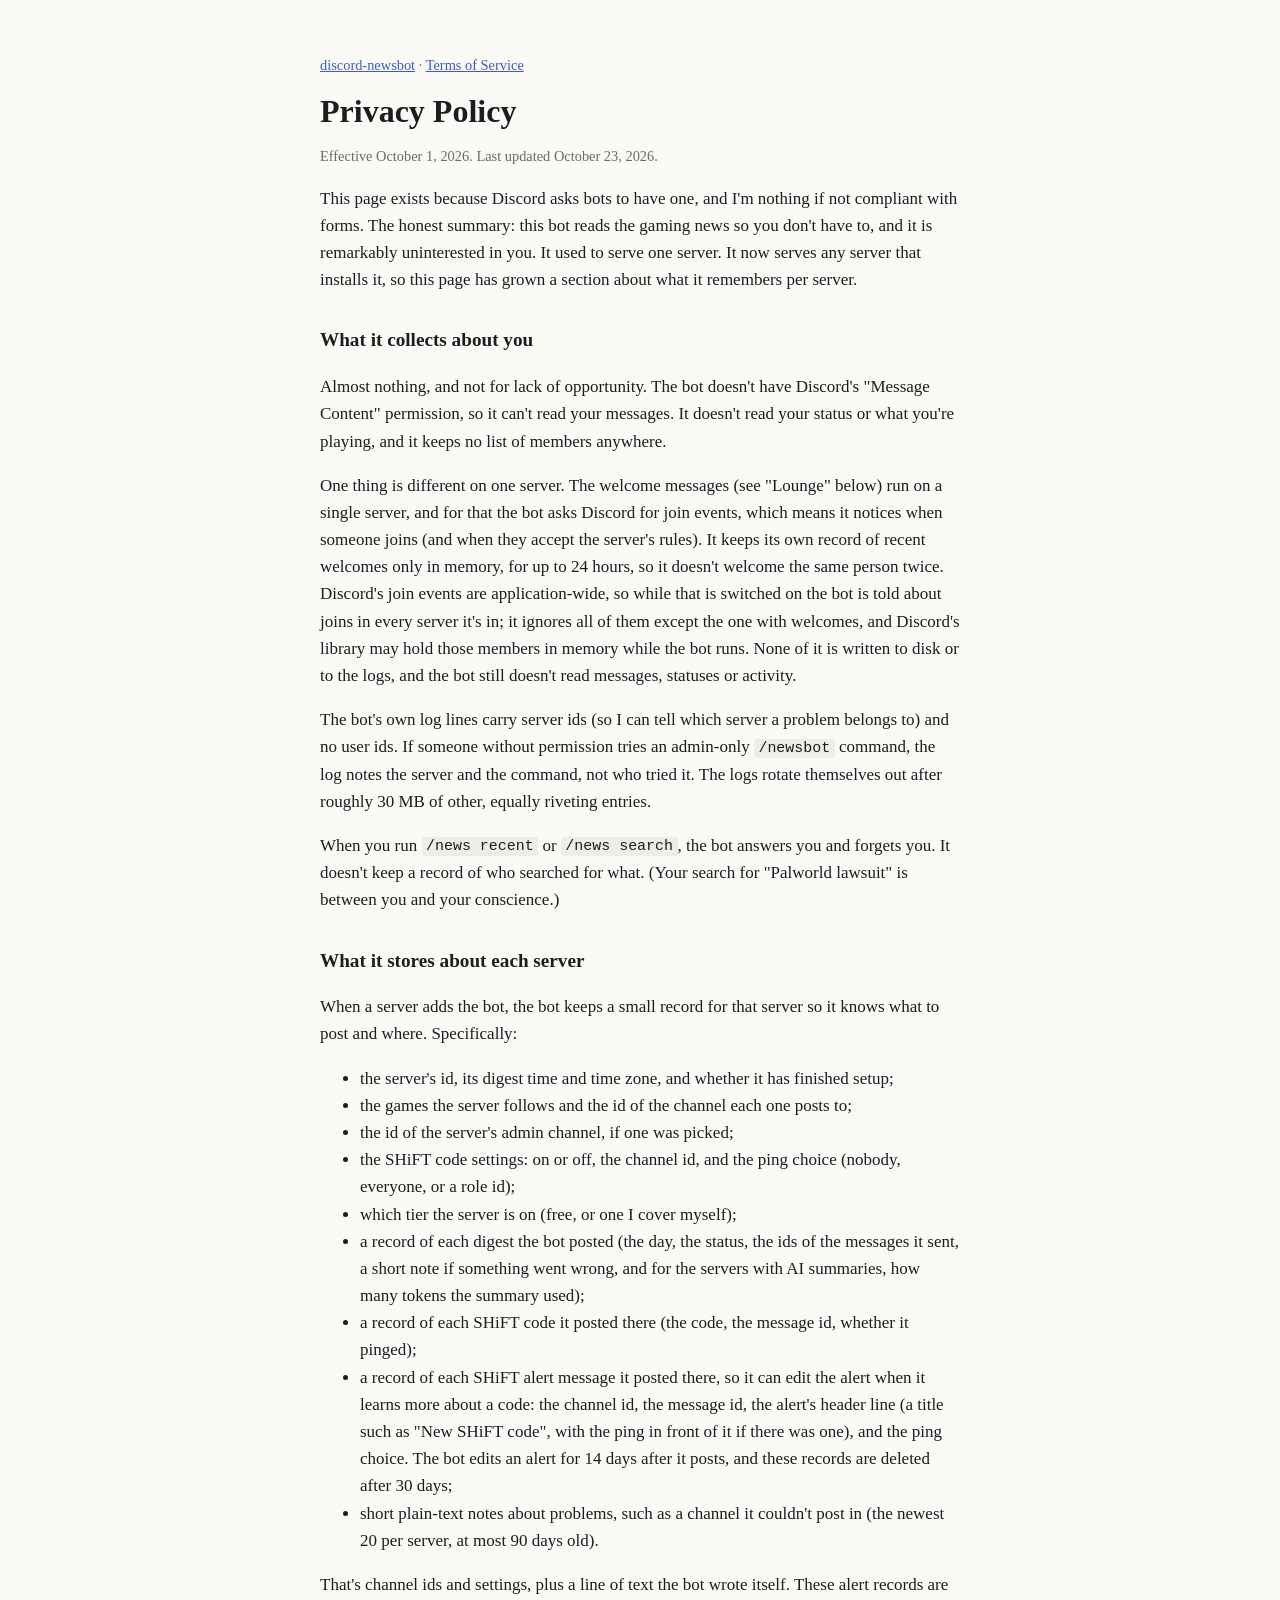
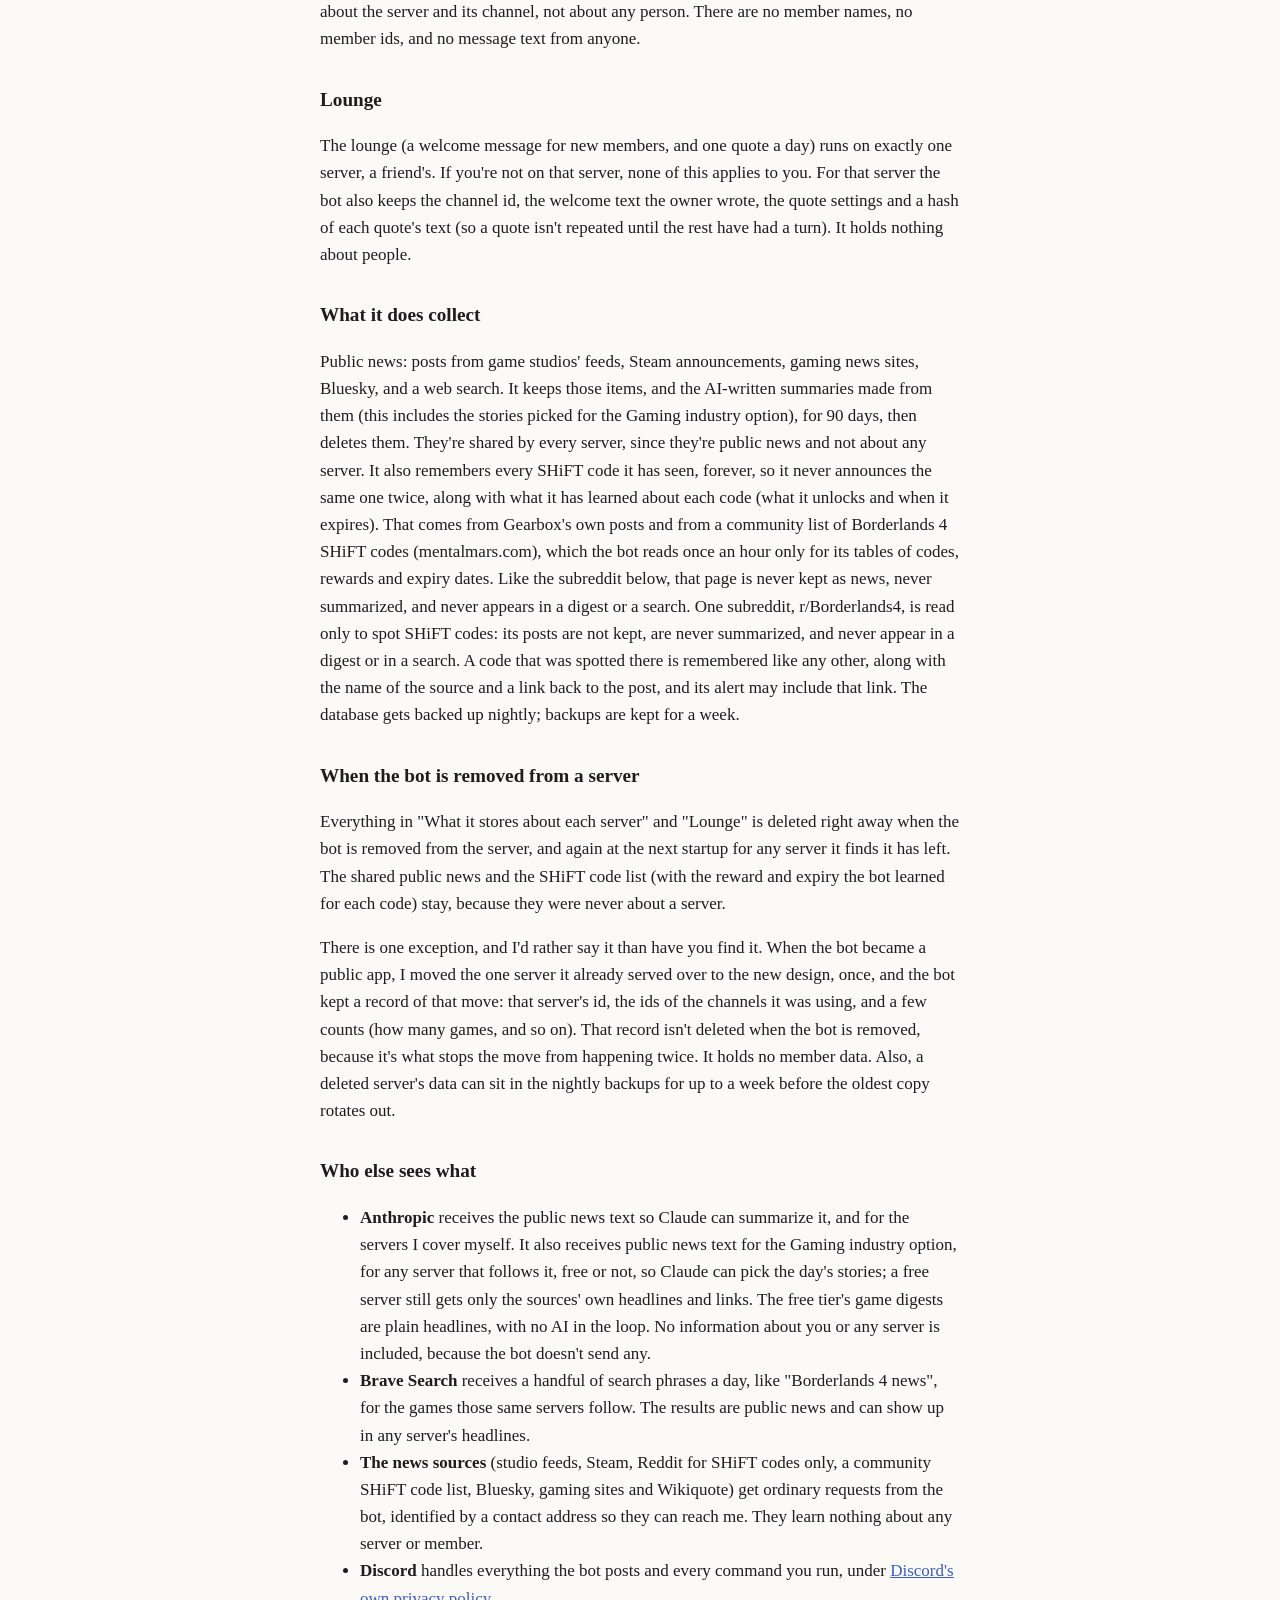
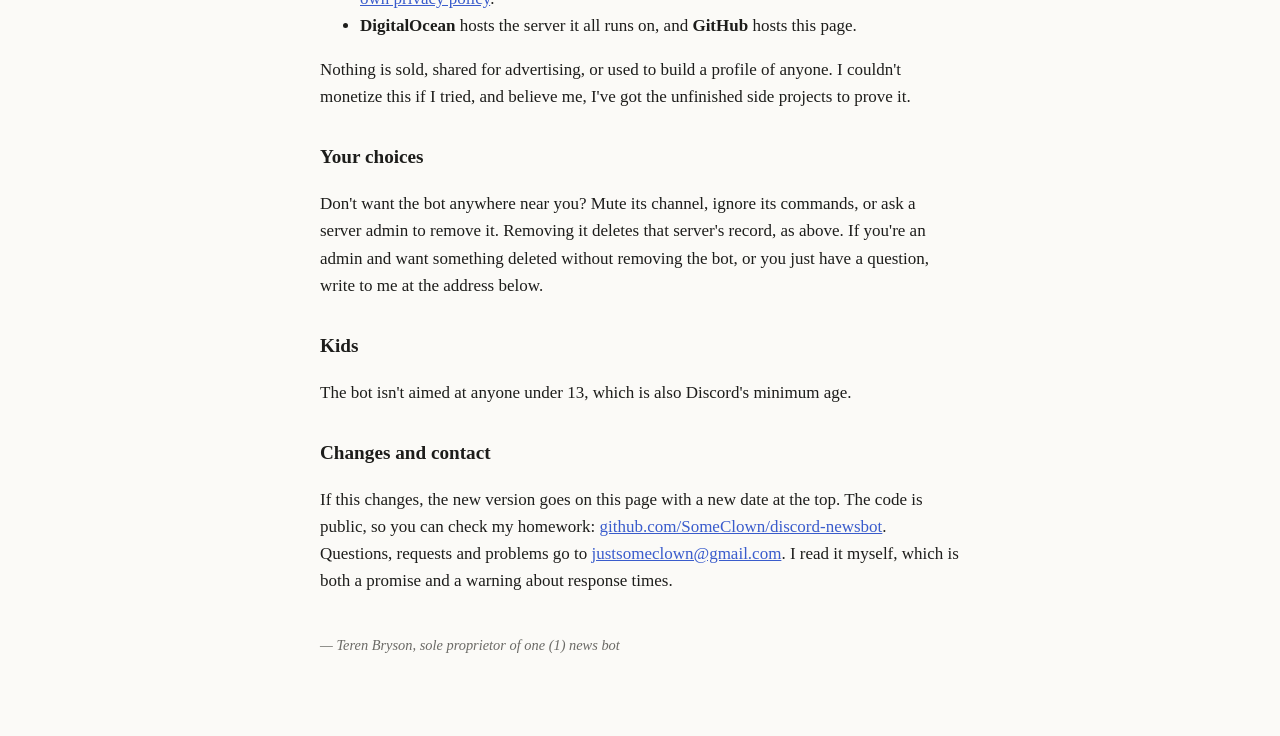
==== commit 4f2a9de0: "Task 11: 3.3.0 and the docs for Gaming industry Co-Authored-By: Claude Opus 5.5 <noreply@anthropic.c" ====
--- a/site/privacy.html
+++ b/site/privacy.html
@@ -11,7 +11,7 @@
 <p class="nav"><a href="index.html">discord-newsbot</a> · <a href="terms.html">Terms of Service</a></p>
 
 <h1>Privacy Policy</h1>
-<p class="meta">Effective October 1, 2026. Last updated October 9, 2026.</p>
+<p class="meta">Effective October 1, 2026. Last updated October 23, 2026.</p>
 
 <p>This page exists because Discord asks bots to have one, and I'm nothing if not compliant with forms. The honest summary: this bot reads the gaming news so you don't have to, and it is remarkably uninterested in you. It used to serve one server. It now serves any server that installs it, so this page has grown a section about what it remembers per server.</p>
 
@@ -40,7 +40,7 @@
 <p>The lounge (a welcome message for new members, and one quote a day) runs on exactly one server, a friend's. If you're not on that server, none of this applies to you. For that server the bot also keeps the channel id, the welcome text the owner wrote, the quote settings and a hash of each quote's text (so a quote isn't repeated until the rest have had a turn). It holds nothing about people.</p>
 
 <h2>What it does collect</h2>
-<p>Public news: posts from game studios' feeds, Steam announcements, gaming news sites, Bluesky, and a web search. It keeps those items, and the AI-written summaries made from them, for 90 days, then deletes them. They're shared by every server, since they're public news and not about any server. It also remembers every SHiFT code it has seen, forever, so it never announces the same one twice, along with what it has learned about each code (what it unlocks and when it expires). That comes from Gearbox's own posts and from a community list of Borderlands 4 SHiFT codes (mentalmars.com), which the bot reads once an hour only for its tables of codes, rewards and expiry dates. Like the subreddit below, that page is never kept as news, never summarized, and never appears in a digest or a search. One subreddit, r/Borderlands4, is read only to spot SHiFT codes: its posts are not kept, are never summarized, and never appear in a digest or in a search. A code that was spotted there is remembered like any other, along with the name of the source and a link back to the post, and its alert may include that link. The database gets backed up nightly; backups are kept for a week.</p>
+<p>Public news: posts from game studios' feeds, Steam announcements, gaming news sites, Bluesky, and a web search. It keeps those items, and the AI-written summaries made from them (this includes the stories picked for the Gaming industry option), for 90 days, then deletes them. They're shared by every server, since they're public news and not about any server. It also remembers every SHiFT code it has seen, forever, so it never announces the same one twice, along with what it has learned about each code (what it unlocks and when it expires). That comes from Gearbox's own posts and from a community list of Borderlands 4 SHiFT codes (mentalmars.com), which the bot reads once an hour only for its tables of codes, rewards and expiry dates. Like the subreddit below, that page is never kept as news, never summarized, and never appears in a digest or a search. One subreddit, r/Borderlands4, is read only to spot SHiFT codes: its posts are not kept, are never summarized, and never appear in a digest or in a search. A code that was spotted there is remembered like any other, along with the name of the source and a link back to the post, and its alert may include that link. The database gets backed up nightly; backups are kept for a week.</p>
 
 <h2>When the bot is removed from a server</h2>
 <p>Everything in "What it stores about each server" and "Lounge" is deleted right away when the bot is removed from the server, and again at the next startup for any server it finds it has left. The shared public news and the SHiFT code list (with the reward and expiry the bot learned for each code) stay, because they were never about a server.</p>
@@ -48,7 +48,7 @@
 
 <h2>Who else sees what</h2>
 <ul>
-<li><strong>Anthropic</strong> receives the public news text so Claude can summarize it, and only for the servers I cover myself (the free tier gets plain headlines, with no AI in the loop). No information about you or any server is included, because the bot doesn't send any.</li>
+<li><strong>Anthropic</strong> receives the public news text so Claude can summarize it, and for the servers I cover myself. It also receives public news text for the Gaming industry option, for any server that follows it, free or not, so Claude can pick the day's stories; a free server still gets only the sources' own headlines and links. The free tier's game digests are plain headlines, with no AI in the loop. No information about you or any server is included, because the bot doesn't send any.</li>
 <li><strong>Brave Search</strong> receives a handful of search phrases a day, like "Borderlands 4 news", for the games those same servers follow. The results are public news and can show up in any server's headlines.</li>
 <li><strong>The news sources</strong> (studio feeds, Steam, Reddit for SHiFT codes only, a community SHiFT code list, Bluesky, gaming sites and Wikiquote) get ordinary requests from the bot, identified by a contact address so they can reach me. They learn nothing about any server or member.</li>
 <li><strong>Discord</strong> handles everything the bot posts and every command you run, under <a href="https://discord.com/privacy">Discord's own privacy policy</a>.</li>
--- a/site/style.css
+++ b/site/style.css
@@ -43,3 +43,17 @@
 
 .nav, .meta, .sig { color: var(--muted); font-size: 0.9rem; }
 .sig { margin-top: 2.5rem; font-style: italic; }
+
+.button {
+  display: inline-block;
+  background: #5865f2;
+  color: #fff;
+  font: 600 1rem/1 ui-sans-serif, system-ui, -apple-system, sans-serif;
+  padding: 0.8em 1.4em;
+  border-radius: 6px;
+  text-decoration: none;
+}
+.button:hover, .button:focus-visible { background: #4752c4; }
+.button:focus-visible { outline: 2px solid var(--link); outline-offset: 3px; }
+
+ol li { margin-bottom: 0.5rem; }
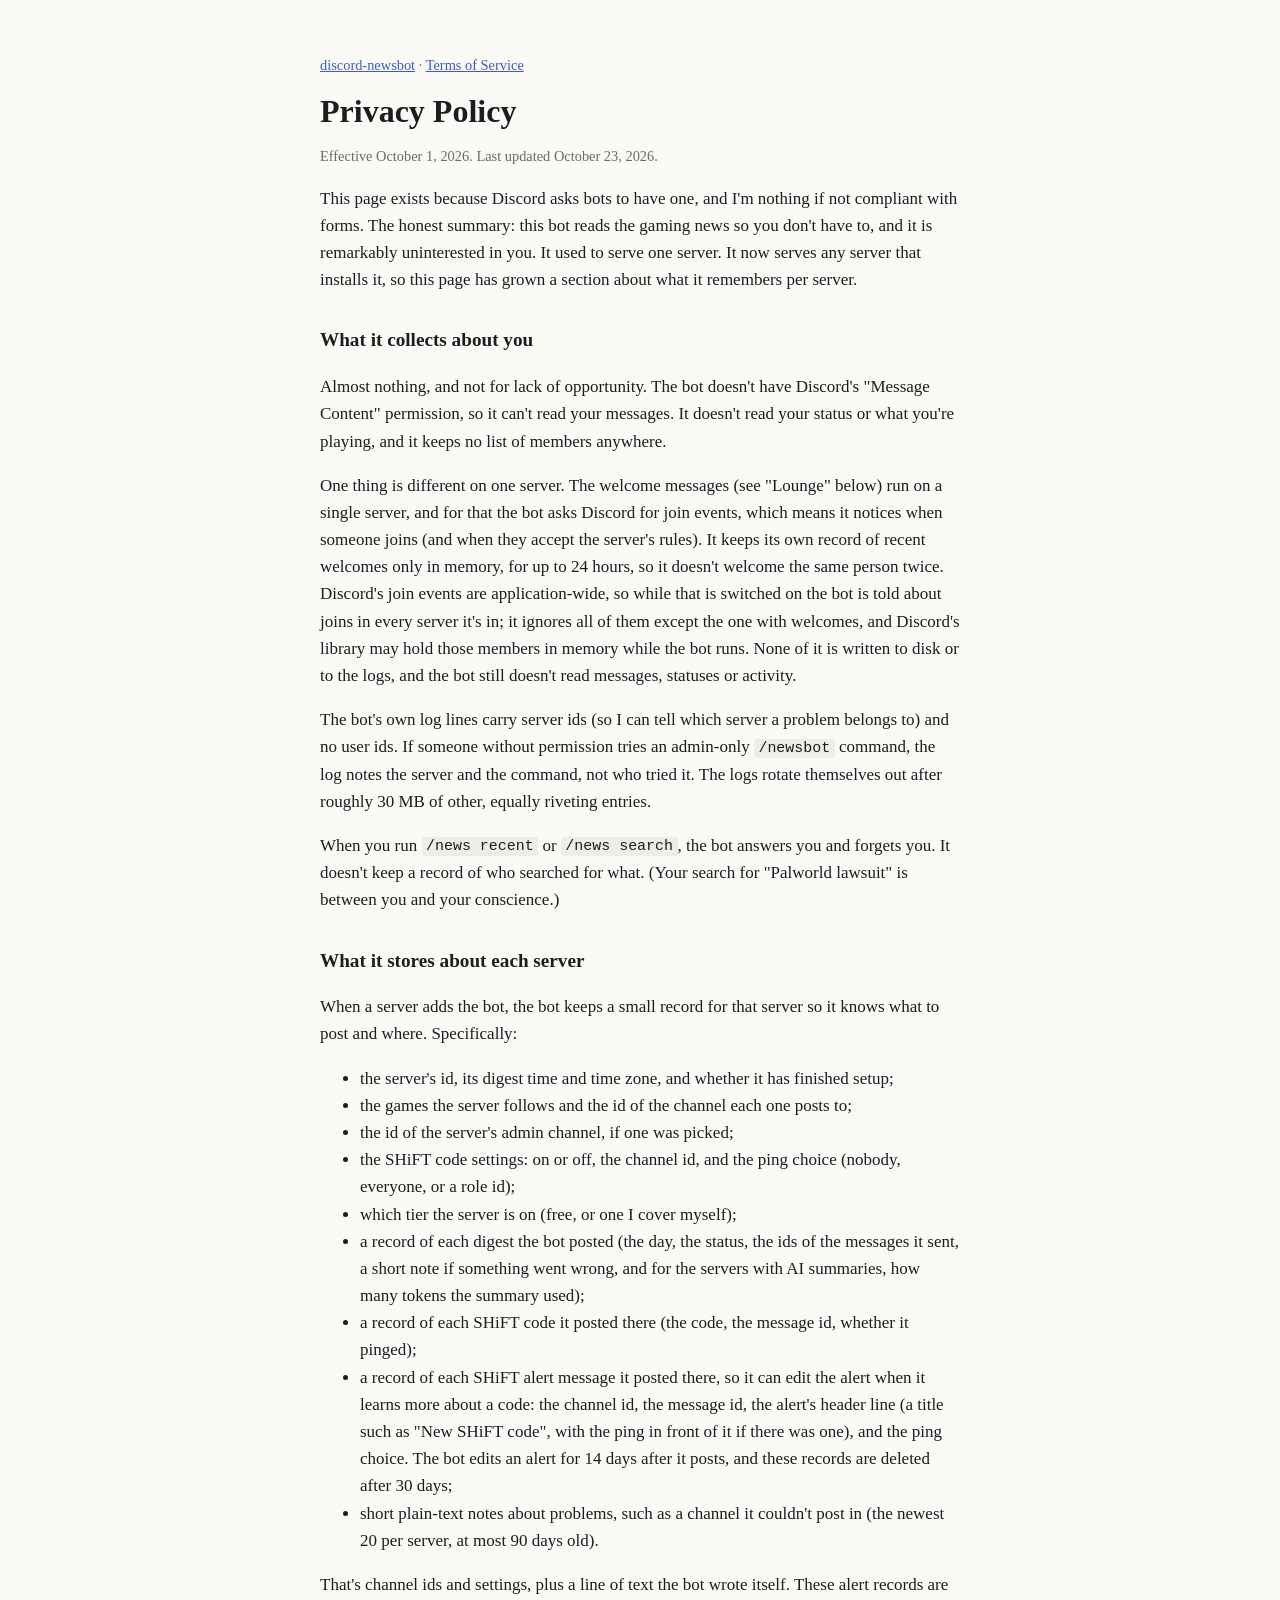
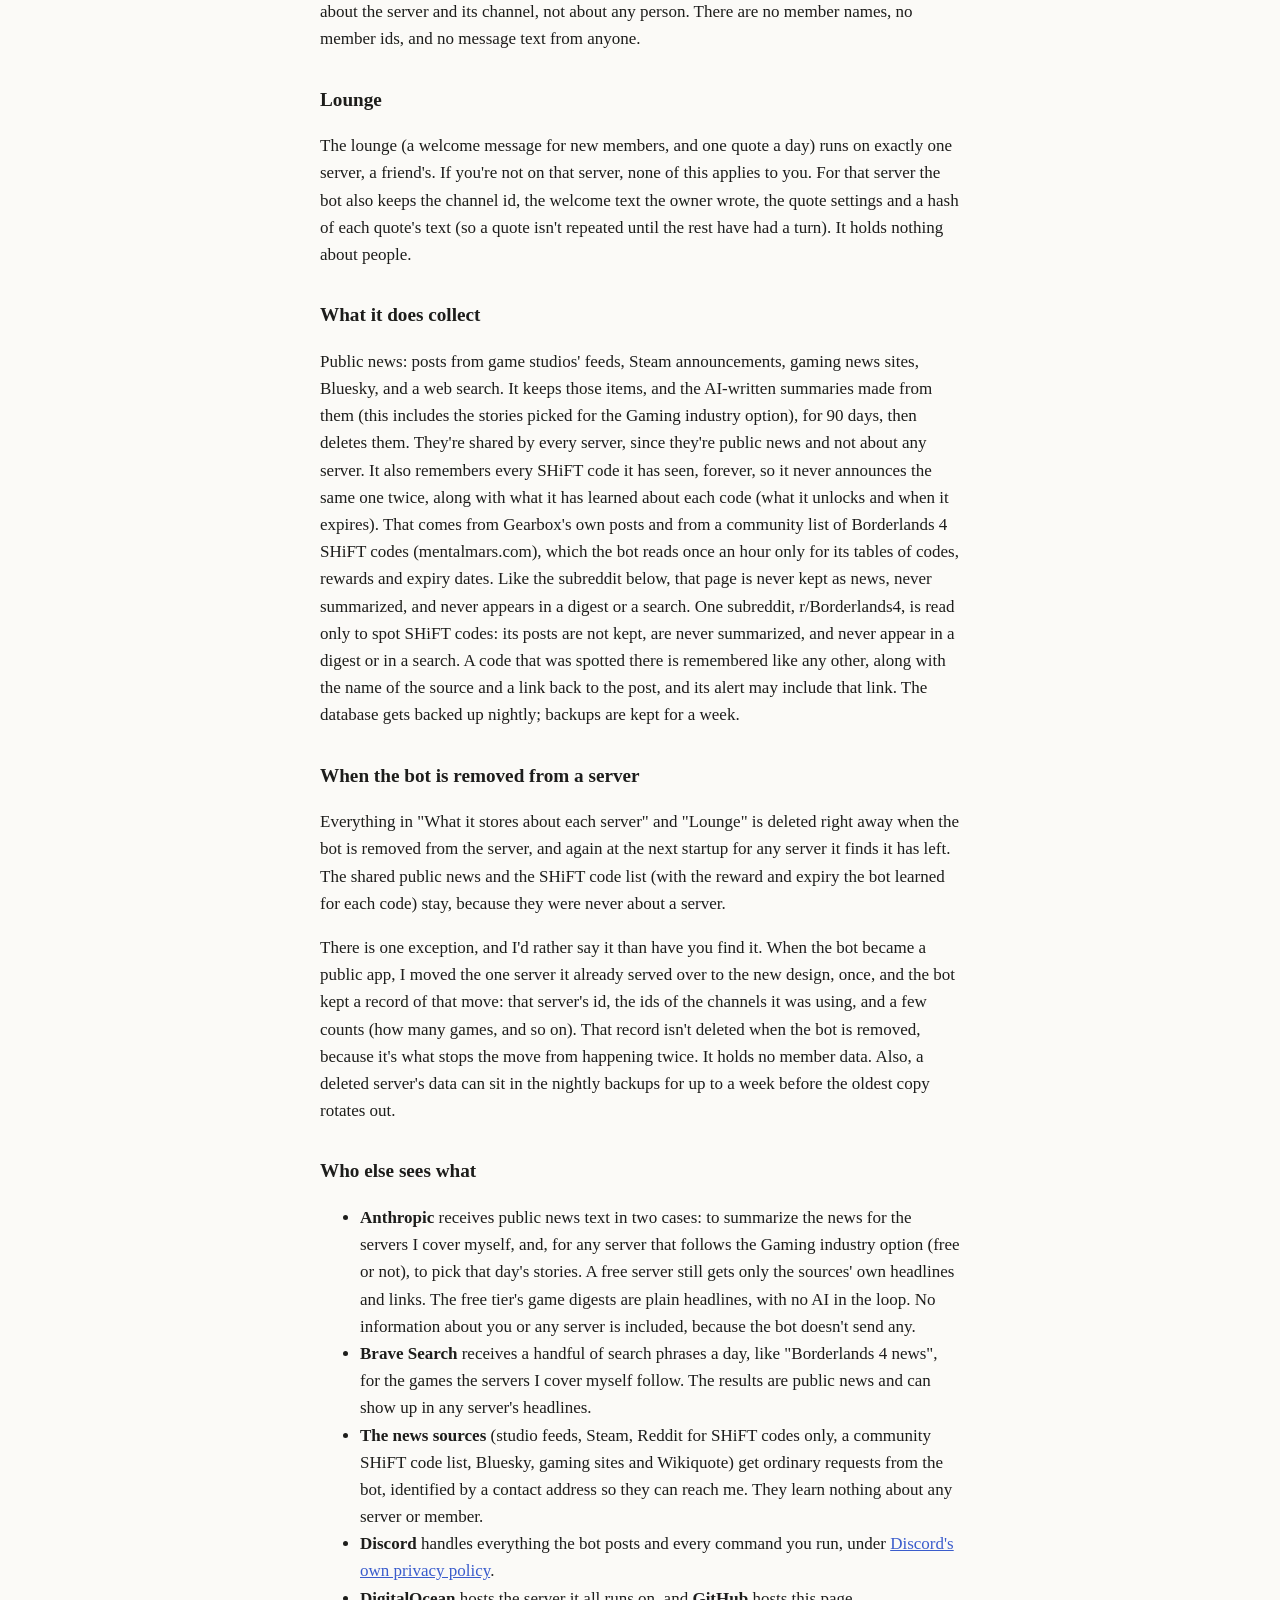
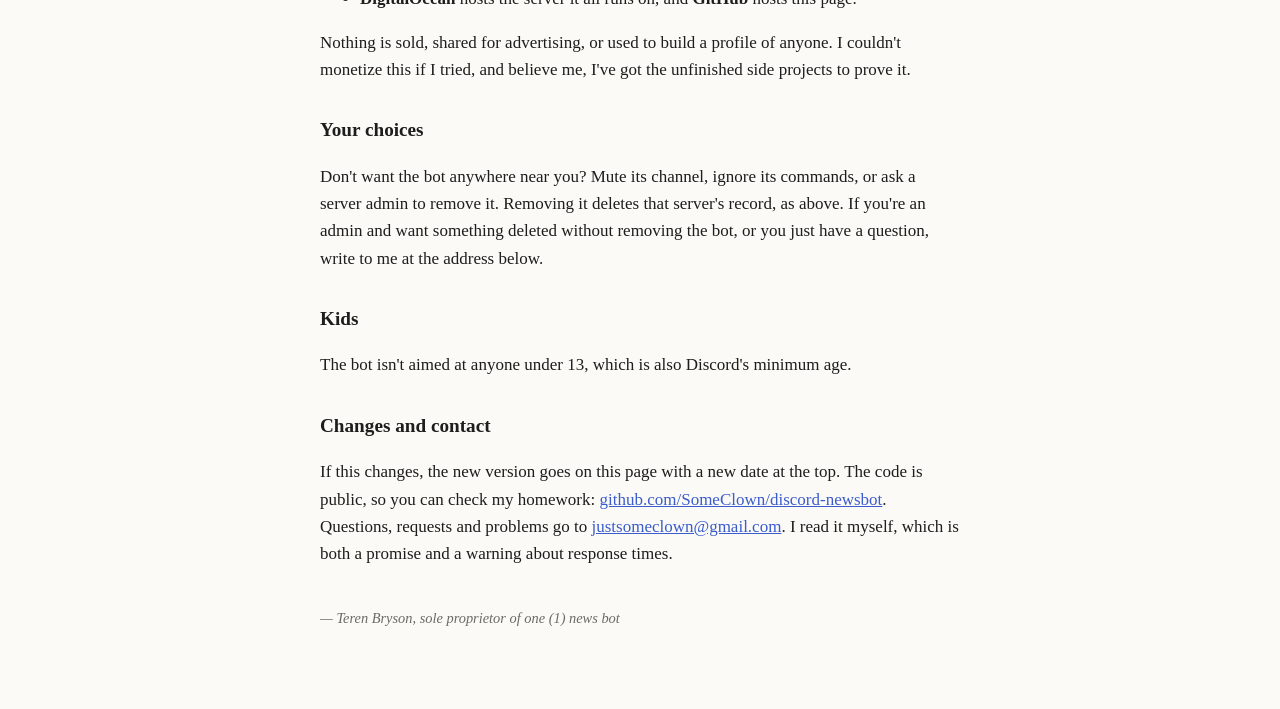
==== commit 006027e2: "Fix batch 4: docs and legal wording match the build Co-Authored-By: Claude Opus 5.5 <noreply@anthrop" ====
--- a/site/privacy.html
+++ b/site/privacy.html
@@ -48,8 +48,8 @@
 
 <h2>Who else sees what</h2>
 <ul>
-<li><strong>Anthropic</strong> receives the public news text so Claude can summarize it, and for the servers I cover myself. It also receives public news text for the Gaming industry option, for any server that follows it, free or not, so Claude can pick the day's stories; a free server still gets only the sources' own headlines and links. The free tier's game digests are plain headlines, with no AI in the loop. No information about you or any server is included, because the bot doesn't send any.</li>
-<li><strong>Brave Search</strong> receives a handful of search phrases a day, like "Borderlands 4 news", for the games those same servers follow. The results are public news and can show up in any server's headlines.</li>
+<li><strong>Anthropic</strong> receives public news text in two cases: to summarize the news for the servers I cover myself, and, for any server that follows the Gaming industry option (free or not), to pick that day's stories. A free server still gets only the sources' own headlines and links. The free tier's game digests are plain headlines, with no AI in the loop. No information about you or any server is included, because the bot doesn't send any.</li>
+<li><strong>Brave Search</strong> receives a handful of search phrases a day, like "Borderlands 4 news", for the games the servers I cover myself follow. The results are public news and can show up in any server's headlines.</li>
 <li><strong>The news sources</strong> (studio feeds, Steam, Reddit for SHiFT codes only, a community SHiFT code list, Bluesky, gaming sites and Wikiquote) get ordinary requests from the bot, identified by a contact address so they can reach me. They learn nothing about any server or member.</li>
 <li><strong>Discord</strong> handles everything the bot posts and every command you run, under <a href="https://discord.com/privacy">Discord's own privacy policy</a>.</li>
 <li><strong>DigitalOcean</strong> hosts the server it all runs on, and <strong>GitHub</strong> hosts this page.</li>
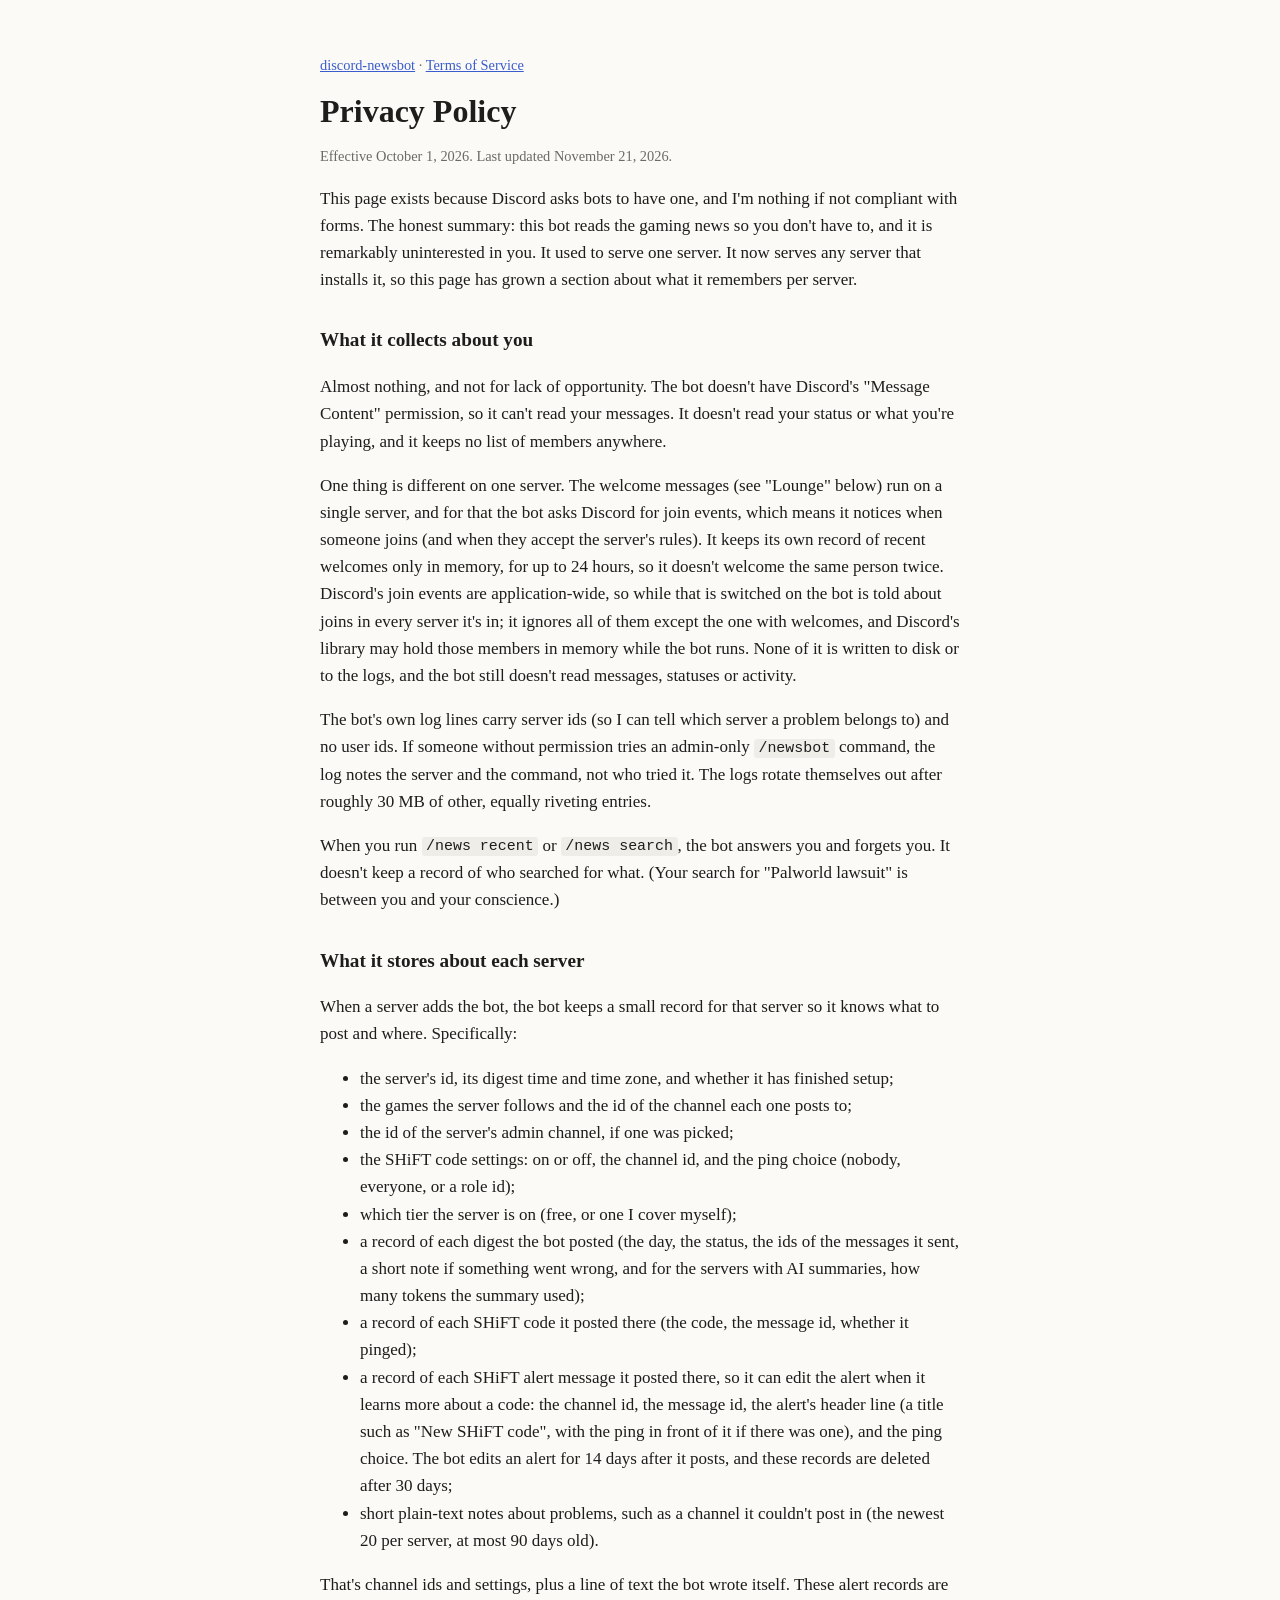
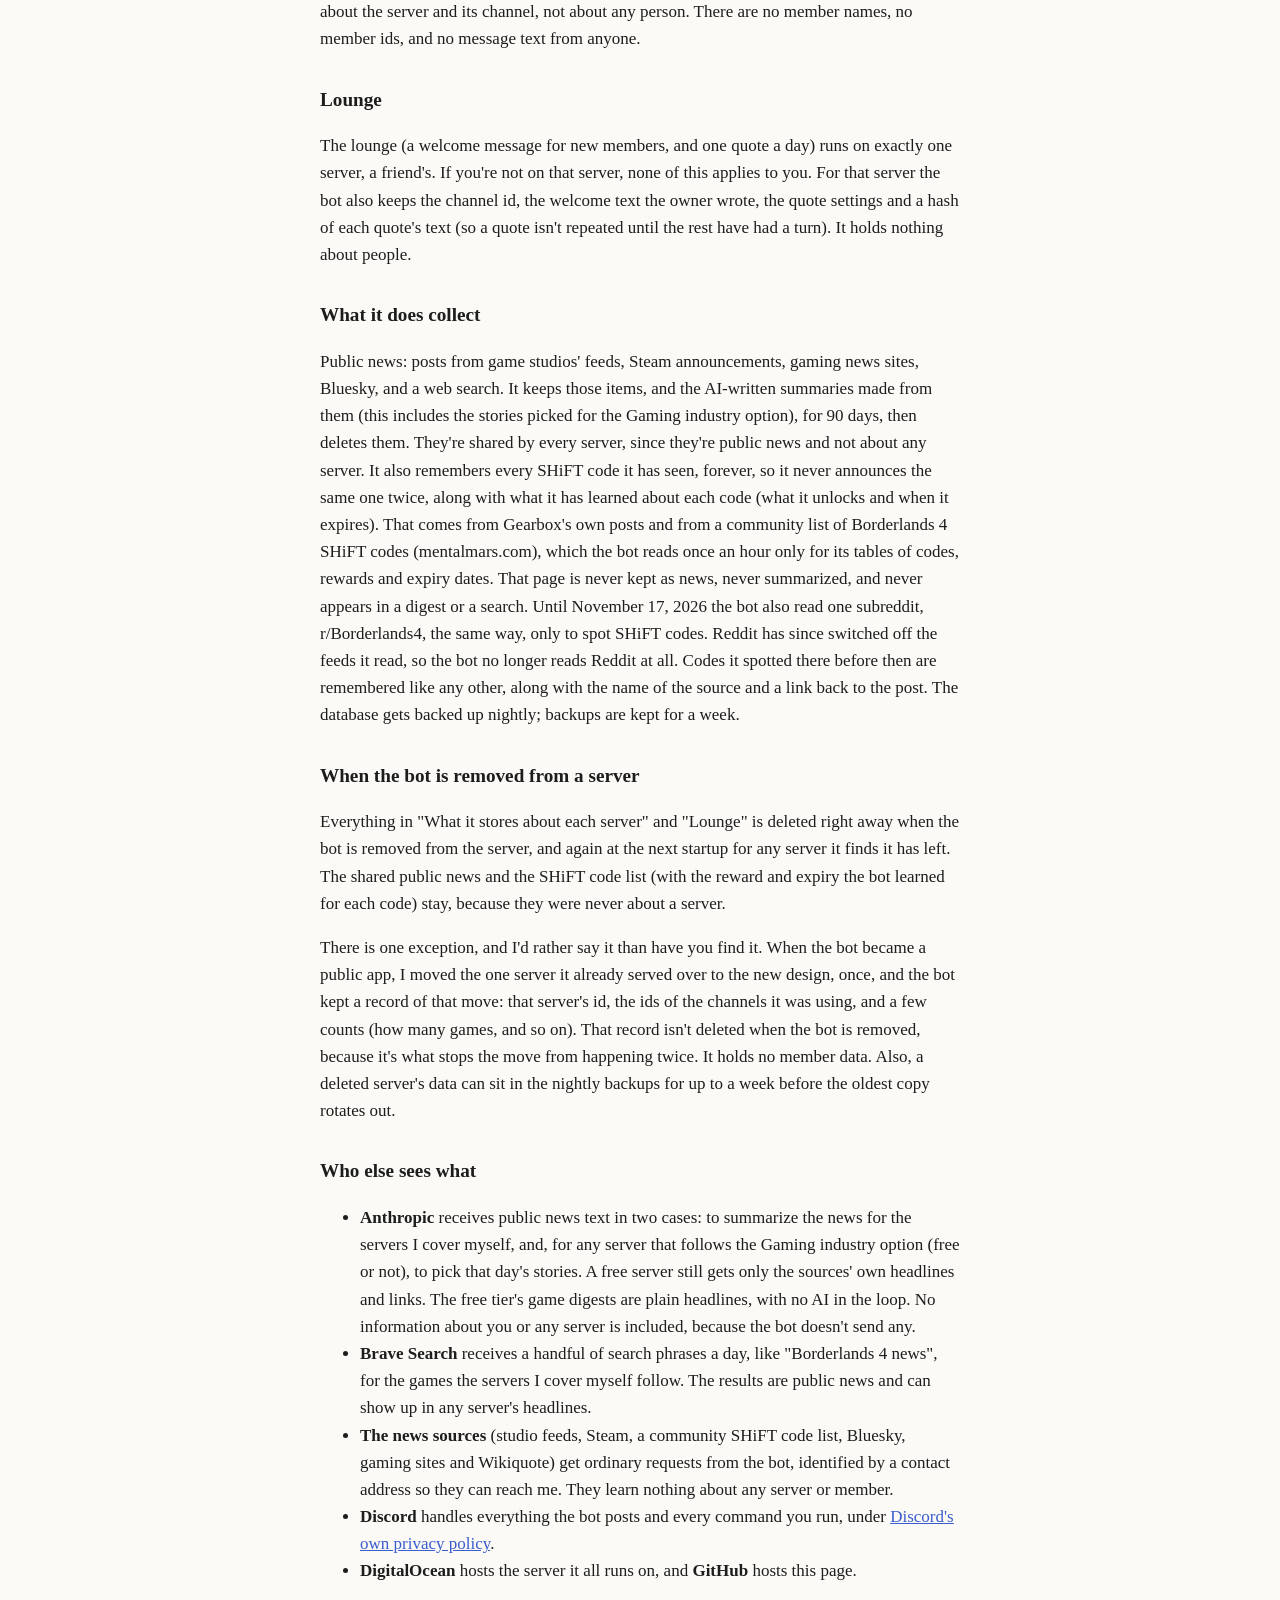
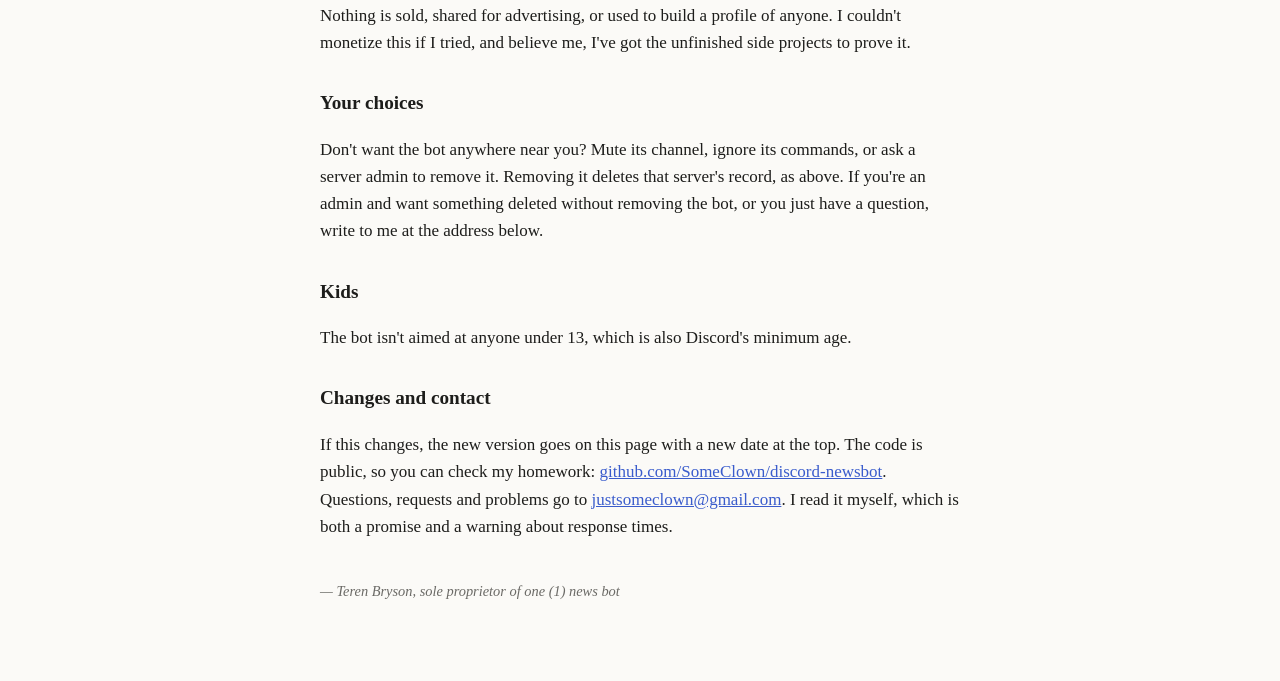
==== commit 0502f82d: "Config: Reddit's feeds are gone, so its last source goes too Reddit switched off its public RSS feed" ====
--- a/site/privacy.html
+++ b/site/privacy.html
@@ -11,7 +11,7 @@
 <p class="nav"><a href="index.html">discord-newsbot</a> · <a href="terms.html">Terms of Service</a></p>
 
 <h1>Privacy Policy</h1>
-<p class="meta">Effective October 1, 2026. Last updated October 23, 2026.</p>
+<p class="meta">Effective October 1, 2026. Last updated November 21, 2026.</p>
 
 <p>This page exists because Discord asks bots to have one, and I'm nothing if not compliant with forms. The honest summary: this bot reads the gaming news so you don't have to, and it is remarkably uninterested in you. It used to serve one server. It now serves any server that installs it, so this page has grown a section about what it remembers per server.</p>
 
@@ -40,7 +40,7 @@
 <p>The lounge (a welcome message for new members, and one quote a day) runs on exactly one server, a friend's. If you're not on that server, none of this applies to you. For that server the bot also keeps the channel id, the welcome text the owner wrote, the quote settings and a hash of each quote's text (so a quote isn't repeated until the rest have had a turn). It holds nothing about people.</p>
 
 <h2>What it does collect</h2>
-<p>Public news: posts from game studios' feeds, Steam announcements, gaming news sites, Bluesky, and a web search. It keeps those items, and the AI-written summaries made from them (this includes the stories picked for the Gaming industry option), for 90 days, then deletes them. They're shared by every server, since they're public news and not about any server. It also remembers every SHiFT code it has seen, forever, so it never announces the same one twice, along with what it has learned about each code (what it unlocks and when it expires). That comes from Gearbox's own posts and from a community list of Borderlands 4 SHiFT codes (mentalmars.com), which the bot reads once an hour only for its tables of codes, rewards and expiry dates. Like the subreddit below, that page is never kept as news, never summarized, and never appears in a digest or a search. One subreddit, r/Borderlands4, is read only to spot SHiFT codes: its posts are not kept, are never summarized, and never appear in a digest or in a search. A code that was spotted there is remembered like any other, along with the name of the source and a link back to the post, and its alert may include that link. The database gets backed up nightly; backups are kept for a week.</p>
+<p>Public news: posts from game studios' feeds, Steam announcements, gaming news sites, Bluesky, and a web search. It keeps those items, and the AI-written summaries made from them (this includes the stories picked for the Gaming industry option), for 90 days, then deletes them. They're shared by every server, since they're public news and not about any server. It also remembers every SHiFT code it has seen, forever, so it never announces the same one twice, along with what it has learned about each code (what it unlocks and when it expires). That comes from Gearbox's own posts and from a community list of Borderlands 4 SHiFT codes (mentalmars.com), which the bot reads once an hour only for its tables of codes, rewards and expiry dates. That page is never kept as news, never summarized, and never appears in a digest or a search. Until November 17, 2026 the bot also read one subreddit, r/Borderlands4, the same way, only to spot SHiFT codes. Reddit has since switched off the feeds it read, so the bot no longer reads Reddit at all. Codes it spotted there before then are remembered like any other, along with the name of the source and a link back to the post. The database gets backed up nightly; backups are kept for a week.</p>
 
 <h2>When the bot is removed from a server</h2>
 <p>Everything in "What it stores about each server" and "Lounge" is deleted right away when the bot is removed from the server, and again at the next startup for any server it finds it has left. The shared public news and the SHiFT code list (with the reward and expiry the bot learned for each code) stay, because they were never about a server.</p>
@@ -50,7 +50,7 @@
 <ul>
 <li><strong>Anthropic</strong> receives public news text in two cases: to summarize the news for the servers I cover myself, and, for any server that follows the Gaming industry option (free or not), to pick that day's stories. A free server still gets only the sources' own headlines and links. The free tier's game digests are plain headlines, with no AI in the loop. No information about you or any server is included, because the bot doesn't send any.</li>
 <li><strong>Brave Search</strong> receives a handful of search phrases a day, like "Borderlands 4 news", for the games the servers I cover myself follow. The results are public news and can show up in any server's headlines.</li>
-<li><strong>The news sources</strong> (studio feeds, Steam, Reddit for SHiFT codes only, a community SHiFT code list, Bluesky, gaming sites and Wikiquote) get ordinary requests from the bot, identified by a contact address so they can reach me. They learn nothing about any server or member.</li>
+<li><strong>The news sources</strong> (studio feeds, Steam, a community SHiFT code list, Bluesky, gaming sites and Wikiquote) get ordinary requests from the bot, identified by a contact address so they can reach me. They learn nothing about any server or member.</li>
 <li><strong>Discord</strong> handles everything the bot posts and every command you run, under <a href="https://discord.com/privacy">Discord's own privacy policy</a>.</li>
 <li><strong>DigitalOcean</strong> hosts the server it all runs on, and <strong>GitHub</strong> hosts this page.</li>
 </ul>
